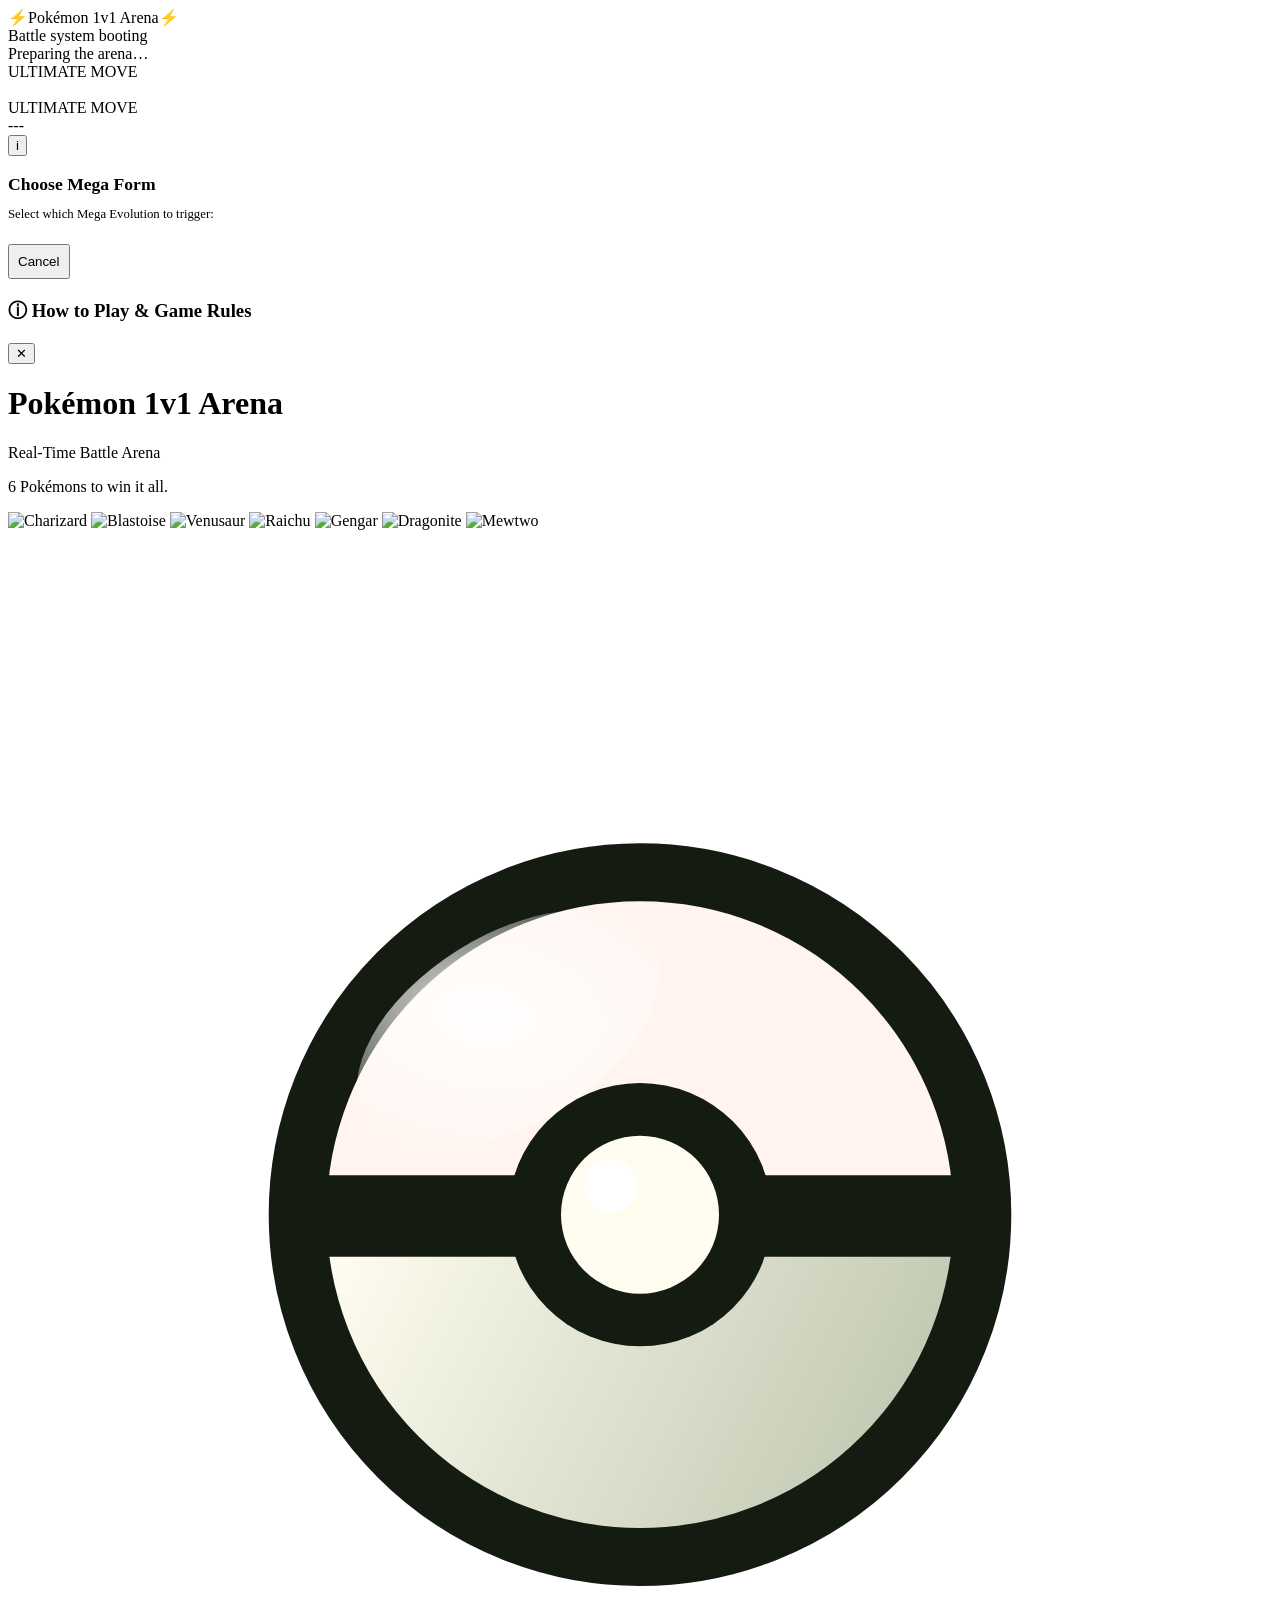
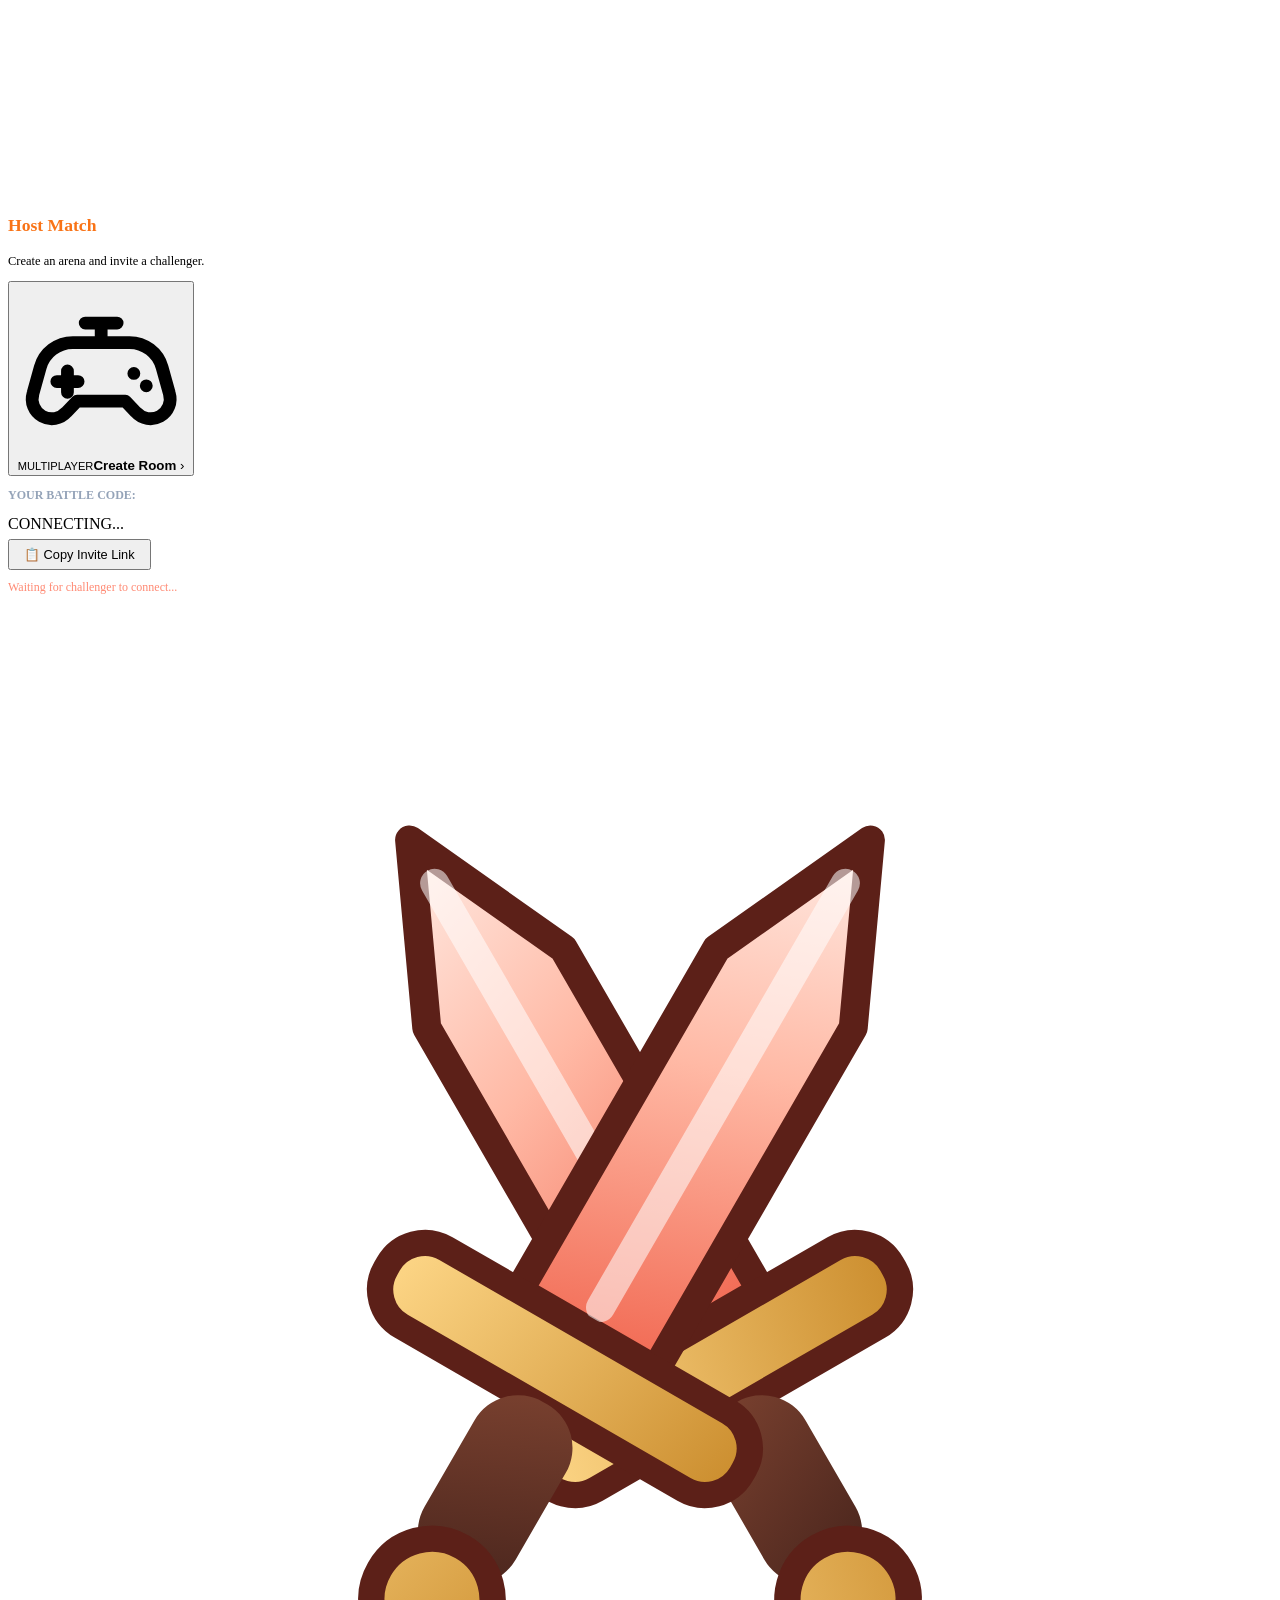
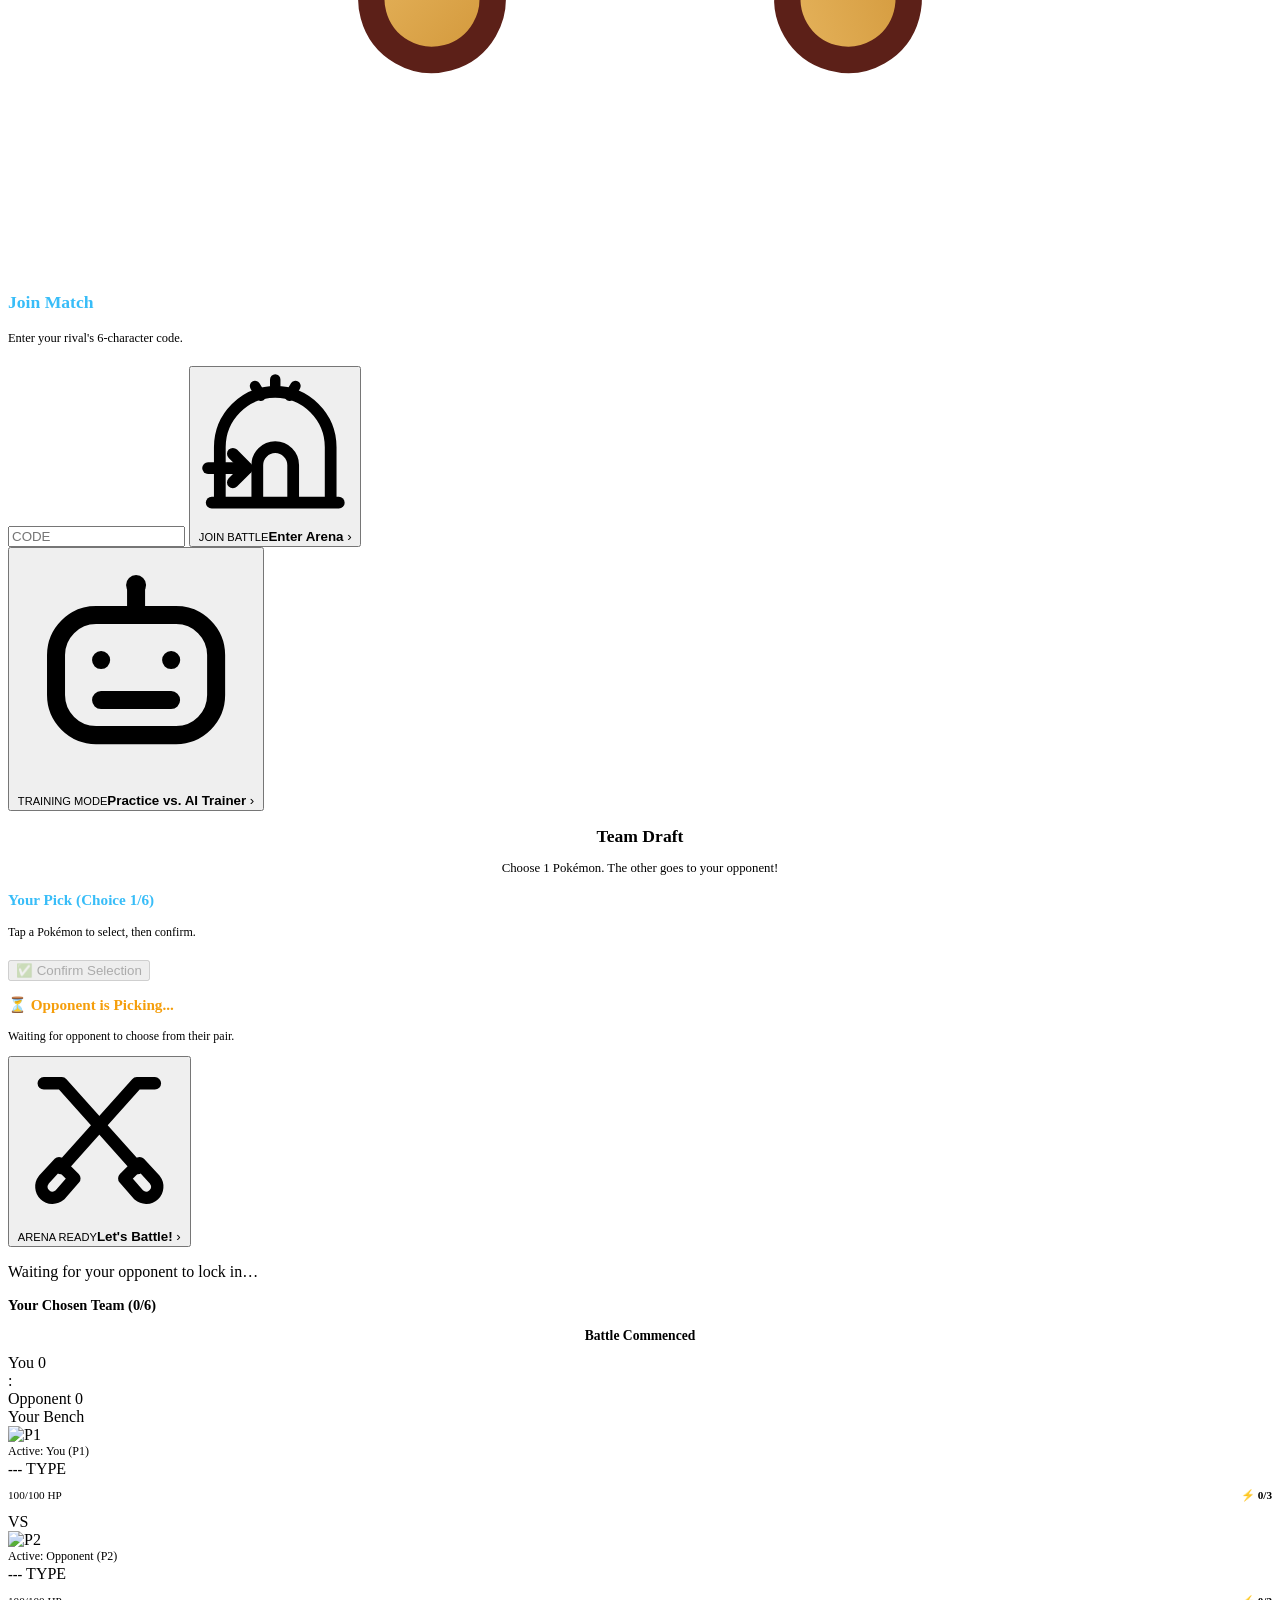
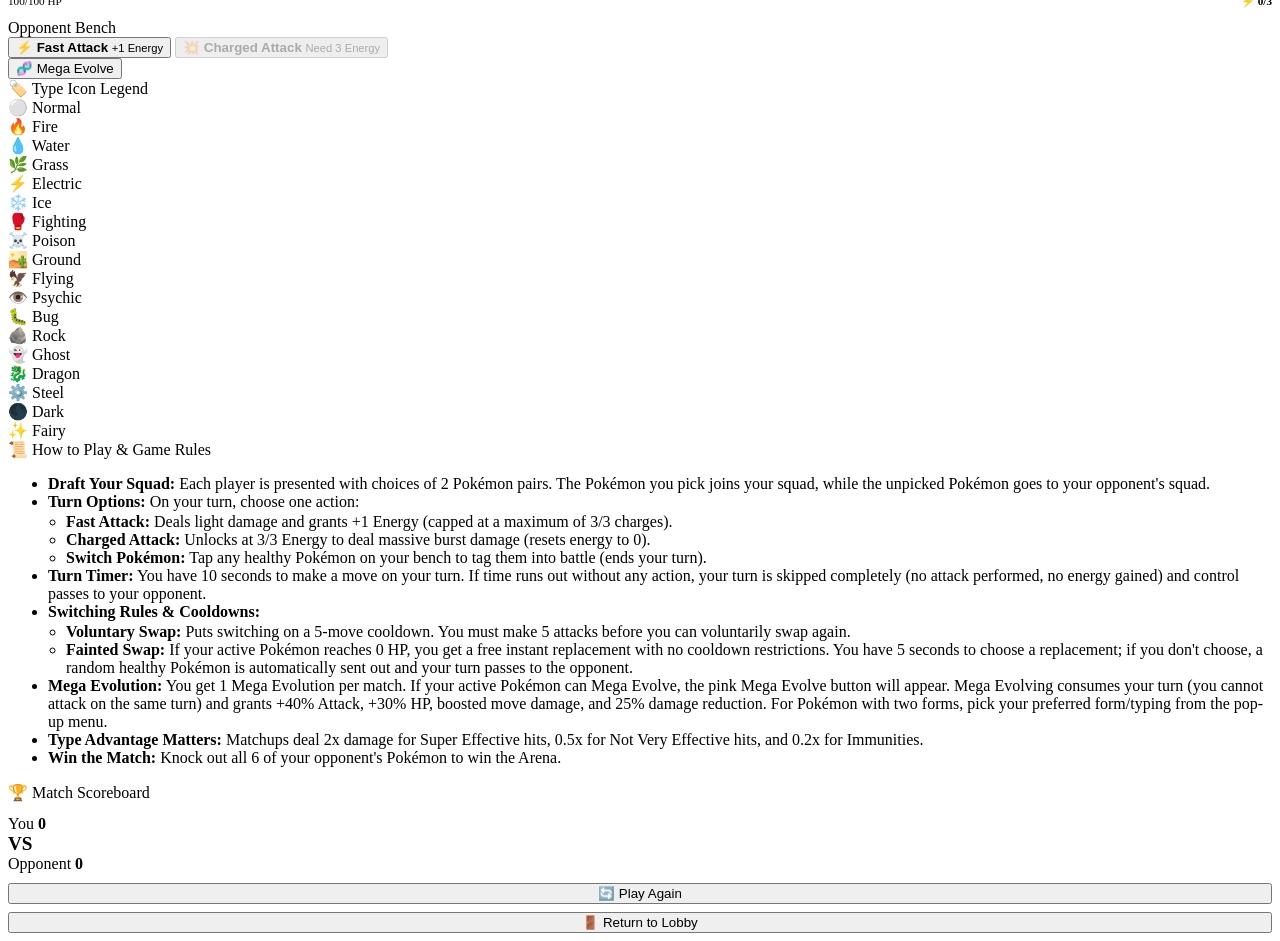
==== docs/index.html @ a8ebd636 "Rename index.html to index.html" ====
<!DOCTYPE html>
<html lang="en">
<head>
  <link rel="icon" type="image/ico" href="assets/favicon.ico">
  <link rel="shortcut icon" href="assets/favicon.ico">
  <meta charset="UTF-8" />
  <meta name="viewport" content="width=device-width, initial-scale=1.0, maximum-scale=1.0, user-scalable=no" />
  <title>Pokémon 1v1 Arena</title>
  <link rel="stylesheet" href="style.css" />
  <script src="https://unpkg.com/peerjs@1.5.4/dist/peerjs.min.js"></script>
</head>
<body>

  <!-- GAME BOOT / LOADING SCREEN -->
  <div id="loading-screen" aria-live="polite" aria-label="Loading Pokémon Arena">
    <div class="loading-card">
      <div class="loading-brand"><span>⚡</span><span>Pokémon 1v1 Arena</span><span>⚡</span></div>
      <div class="loading-kicker">Battle system booting</div>
      <div class="pokeball-loader" aria-hidden="true"></div>
      <div class="loading-track"><div id="loading-progress"></div></div>
      <div id="loading-label">Preparing the arena…</div>
    </div>
  </div>

  <!-- Battle cinematic overlay: used for Mega Evolution and Charged/Ultimate moves -->
  <div id="battle-cinematic" class="battle-cinematic hidden" aria-live="assertive" aria-hidden="true">
    <div class="cinematic-scanlines"></div>
    <div class="cinematic-stage">
      <div id="cinematic-kicker" class="cinematic-kicker">ULTIMATE MOVE</div>
      <div class="cinematic-pokemon-wrap">
        <img id="cinematic-pokemon" class="cinematic-pokemon" src="" alt="" />
      </div>
      <div class="cinematic-message" role="status">
        <div id="cinematic-message-label" class="cinematic-message-label">ULTIMATE MOVE</div>
        <div id="cinematic-message-name" class="cinematic-message-name">---</div>
        <div id="cinematic-message-sub" class="cinematic-message-sub"></div>
      </div>
    </div>
  </div>

  <div id="flash-overlay"></div>

  <button id="game-info-btn" class="game-info-button hidden" type="button" onclick="openInfoModal()" aria-label="How to play and game rules" title="How to Play & Game Rules">i</button>

  <!-- Mega Form Modal -->
  <div id="mega-modal" class="modal-backdrop hidden">
    <div class="modal-box">
      <h3 style="font-size:1.1rem; margin-bottom:4px;">Choose Mega Form</h3>
      <p style="font-size:0.8rem; color:var(--text-muted); margin-bottom:12px;">Select which Mega Evolution to trigger:</p>
      <div id="mega-choices" style="display:flex; flex-direction:column; gap:8px;"></div>
      <button class="btn btn-secondary" style="margin-top:10px; padding:8px;" onclick="closeMegaModal()">Cancel</button>
    </div>
  </div>

  <!-- HOW TO PLAY / RULES MODAL (used once a game starts) -->
  <div id="rules-modal" class="modal-backdrop hidden" onclick="closeInfoModal()">
    <div class="modal-box rules-modal-box" onclick="event.stopPropagation()">
      <div class="rules-modal-header">
        <h3>ⓘ How to Play & Game Rules</h3>
        <button class="modal-close-btn" type="button" onclick="closeInfoModal()" aria-label="Close game rules">✕</button>
      </div>
      <div id="rules-modal-slot"></div>
    </div>
  </div>

  <!-- HERO BRANDING -->
  <div class="hero-banner">
    <div class="hero-title-wrap">
      <h1 class="hero-title">Pokémon 1v1 Arena</h1>
    </div>
    <p class="hero-subtitle">Real-Time Battle Arena</p>
    <p class="hero-subtitle">6 Pokémons to win it all.</p>
  </div>

  <!-- LOBBY SCREEN -->
  <div id="screen-lobby" class="panel">
    
    <!-- Mascot Showcase -->
    <div class="mascot-strip">
      <img src="https://raw.githubusercontent.com/PokeAPI/sprites/master/sprites/pokemon/6.png" class="pixel-art" alt="Charizard" />
      <img src="https://raw.githubusercontent.com/PokeAPI/sprites/master/sprites/pokemon/9.png" class="pixel-art" alt="Blastoise" />
      <img src="https://raw.githubusercontent.com/PokeAPI/sprites/master/sprites/pokemon/3.png" class="pixel-art" alt="Venusaur" />
      <img src="https://raw.githubusercontent.com/PokeAPI/sprites/master/sprites/pokemon/26.png" class="pixel-art" alt="Raichu" />
      <img src="https://raw.githubusercontent.com/PokeAPI/sprites/master/sprites/pokemon/94.png" class="pixel-art" alt="Gengar" />
      <img src="https://raw.githubusercontent.com/PokeAPI/sprites/master/sprites/pokemon/149.png" class="pixel-art" alt="Dragonite" />
      <img src="https://raw.githubusercontent.com/PokeAPI/sprites/master/sprites/pokemon/150.png" class="pixel-art" alt="Mewtwo" />
    </div>

    <div class="lobby-grid">
      <!-- Host Card -->
      <div class="lobby-block host-theme">
        <div class="lobby-block-header">
          <div class="lobby-icon-badge" role="img" aria-label="Host a match">
            <svg class="badge-glyph" viewBox="0 0 48 48" fill="none" aria-hidden="true" focusable="false">
              <defs>
                <linearGradient id="hostBallTop" x1="12" y1="13" x2="36" y2="27" gradientUnits="userSpaceOnUse">
                  <stop offset="0" stop-color="#fff4ef"/>
                  <stop offset=".55" stop-color="#fff4ef"/>
                  <stop offset="1" stop-color="#fff4ef"/>
                </linearGradient>
                <linearGradient id="hostBallBtm" x1="12" y1="28" x2="36" y2="40" gradientUnits="userSpaceOnUse">
                  <stop offset="0" stop-color="#fffdf0"/>
                  <stop offset="1" stop-color="#b6bfa6"/>
                </linearGradient>
                <radialGradient id="hostGloss" cx="0" cy="0" r="1"
                  gradientTransform="translate(18.5 18) rotate(38) scale(10.5 6.6)"
                  gradientUnits="userSpaceOnUse">
                  <stop offset="0" stop-color="#ffffff" stop-opacity=".9"/>
                  <stop offset="1" stop-color="#ffffff" stop-opacity="0"/>
                </radialGradient>
              </defs>
            
              <!-- broadcast arcs: "hosting" signal -->
              <path d="M7.1 19.8A18 18 0 0 1 17.8 9.1" stroke="var(--badge-accent)" stroke-opacity=".85" stroke-width="2.6" stroke-linecap="round"/>
              <path d="M40.9 19.8A18 18 0 0 0 30.2 9.1" stroke="var(--badge-accent)" stroke-opacity=".45" stroke-width="2.6" stroke-linecap="round"/>

              <!-- ball body -->
              <path d="M11 26a13 13 0 0 1 26 0Z" fill="url(#hostBallTop)"/>
              <path d="M11 26a13 13 0 0 0 26 0Z" fill="url(#hostBallBtm)"/>
              <path d="M11.3 24.5h25.4v3.1H11.3z" fill="#141c12"/>
              <circle cx="24" cy="26" r="13" stroke="#141c12" stroke-width="2.2"/>
              <ellipse cx="19" cy="19" rx="6.4" ry="3.6" transform="rotate(-32 19 19)" fill="url(#hostGloss)"/>

              <!-- centre button -->
              <circle cx="24" cy="26" r="5" fill="#141c12"/>
              <circle cx="24" cy="26" r="3" fill="#fffdf0"/>
              <circle cx="22.9" cy="24.9" r="1" fill="#ffffff"/>
            </svg>
          </div>
          <h3 style="color:#f97316; font-size:1.1rem; font-weight:800;">Host Match</h3>
          <p style="color:var(--text-muted); font-size:0.78rem; margin-top:2px;">Create an arena and invite a challenger.</p>
        </div>
        <div>
          <button id="btn-create-room" class="btn btn-host-action btn-lobby-action" onclick="hostRoom()" aria-label="Create room">
            <span class="btn-icon" aria-hidden="true">
              <svg viewBox="0 0 24 24" fill="none"><path d="M8 8.25h8a4.75 4.75 0 0 1 4.58 3.48l1.02 3.67a2.77 2.77 0 0 1-4.72 2.65l-1.47-1.55H8.6l-1.48 1.55A2.77 2.77 0 0 1 2.4 15.4l1.02-3.67A4.75 4.75 0 0 1 8 8.25Z" stroke="currentColor" stroke-width="1.8" stroke-linejoin="round"/><path d="M7.25 12.25v3M5.75 13.75h3M16.6 12.6h.01M18.35 14.35h.01" stroke="currentColor" stroke-width="1.8" stroke-linecap="round"/><path d="M12 8.25V5.5M9.75 5.5h4.5" stroke="currentColor" stroke-width="1.8" stroke-linecap="round"/></svg>
            </span>
            <span class="btn-copy"><small>MULTIPLAYER</small><strong>Create Room</strong></span>
            <span class="btn-arrow" aria-hidden="true">›</span>
          </button>
          <div id="host-info" class="hidden" style="margin-top:10px;">
            <p style="font-size:0.75rem; color:#94a3b8; font-weight:700;">YOUR BATTLE CODE:</p>
            <span id="my-peer-id" class="code-tag">CONNECTING...</span>
            <br />
            <button id="btn-copy-link" class="btn btn-secondary" style="margin: 6px auto; width: auto; font-size:0.8rem; padding:6px 14px;" onclick="copyInviteLink()">📋 Copy Invite Link</button>
            <p style="font-size:0.75rem; color:#ff8a74; margin-top:4px;">Waiting for challenger to connect...</p>
          </div>
        </div>
      </div>

      <!-- Join Card -->
      <div class="lobby-block join-theme">
        <div class="lobby-block-header">
          <div class="lobby-icon-badge" role="img" aria-label="Join a match">
            <svg class="badge-glyph" viewBox="0 0 48 48" fill="none" aria-hidden="true" focusable="false">
              <defs>
                 <linearGradient id="joinBlade" x1="20" y1="6" x2="28" y2="30" gradientUnits="userSpaceOnUse">
                  <stop offset="0" stop-color="#fff4ef"/>
                  <stop offset=".45" stop-color="#ffb9a5"/>
                  <stop offset="1" stop-color="#ef5a43"/>
                </linearGradient>
                <linearGradient id="joinGuard" x1="16" y1="28" x2="32" y2="32" gradientUnits="userSpaceOnUse">
                  <stop offset="0" stop-color="#ffd98a"/>
                  <stop offset="1" stop-color="#c98a2a"/>
                </linearGradient>
                <linearGradient id="joinGrip" x1="22" y1="31" x2="26" y2="40" gradientUnits="userSpaceOnUse">
                  <stop offset="0" stop-color="#7c4230"/>
                  <stop offset="1" stop-color="#42211a"/>
                </linearGradient>
              </defs>

              <g transform="rotate(-30 24 24)">
                <path d="M24 6.5 27 13v15h-6V13z" fill="url(#joinBlade)" stroke="#5c2018" stroke-width="1.1" stroke-linejoin="round"/>
                <path d="M24 8.4V27" stroke="#ffffff" stroke-opacity=".55" stroke-width="1.1" stroke-linecap="round"/>
                <rect x="16.2" y="28" width="15.6" height="3.4" rx="1.6" fill="url(#joinGuard)" stroke="#5c2018" stroke-width="1"/>
                <rect x="22" y="31.2" width="4" height="7.6" rx="1.9" fill="url(#joinGrip)"/>
                <circle cx="24" cy="39.8" r="2.3" fill="url(#joinGuard)" stroke="#5c2018" stroke-width="1"/>
              </g>

              <g transform="rotate(30 24 24)">
                <path d="M24 6.5 27 13v15h-6V13z" fill="url(#joinBlade)" stroke="#5c2018" stroke-width="1.1" stroke-linejoin="round"/>
                <path d="M24 8.4V27" stroke="#ffffff" stroke-opacity=".55" stroke-width="1.1" stroke-linecap="round"/>
                <rect x="16.2" y="28" width="15.6" height="3.4" rx="1.6" fill="url(#joinGuard)" stroke="#5c2018" stroke-width="1"/>
                <rect x="22" y="31.2" width="4" height="7.6" rx="1.9" fill="url(#joinGrip)"/>
                <circle cx="24" cy="39.8" r="2.3" fill="url(#joinGuard)" stroke="#5c2018" stroke-width="1"/>
              </g>

              <!-- clash spark -->
              <path d="M24 14.6l2 4.6 4.6 2-4.6 2-2 4.6-2-4.6-4.6-2 4.6-2z" fill="var(--badge-accent)" fill-opacity=".95"/>
            </svg>
          </div>
          <h3 style="color:#38bdf8; font-size:1.1rem; font-weight:800;">Join Match</h3>
          <p style="color:var(--text-muted); font-size:0.78rem; margin-top:2px;">Enter your rival's 6-character code.</p>
        </div>
        <div>
          <input type="text" id="join-id-input" maxlength="6" placeholder="CODE" />
          <button id="btn-join-room" class="btn btn-join-action btn-lobby-action" style="margin-top:8px;" onclick="joinRoom()" aria-label="Enter arena">
            <span class="btn-icon" aria-hidden="true">
              <svg viewBox="0 0 24 24" fill="none"><path d="M3.5 20.5V12a8.5 8.5 0 0 1 17 0v8.5" stroke="currentColor" stroke-width="1.8" stroke-linejoin="round"/><path d="M2.25 20.5h19.5" stroke="currentColor" stroke-width="1.8" stroke-linecap="round"/><path d="M9.25 20.5v-5.75a2.75 2.75 0 0 1 5.5 0v5.75" stroke="currentColor" stroke-width="1.8" stroke-linejoin="round"/><path d="M12 1.6v1.7M8.9 2.6l.9 1.5M15.1 2.6l-.9 1.5" stroke="currentColor" stroke-width="1.6" stroke-linecap="round"/><path d="M1.7 15.2h5.9" stroke="currentColor" stroke-width="1.8" stroke-linecap="round"/><path d="m5.5 13 2.2 2.2-2.2 2.2" stroke="currentColor" stroke-width="1.8" stroke-linecap="round" stroke-linejoin="round"/></svg>
            </span>
            <span class="btn-copy"><small>JOIN BATTLE</small><strong>Enter Arena</strong></span>
            <span class="btn-arrow" aria-hidden="true">›</span>
          </button>
        </div>
      </div>
    </div>

    <button id="btn-singleplayer" class="btn btn-ai-arena btn-lobby-action" onclick="startSinglePlayer()" aria-label="Practice versus AI trainer">
      <span class="btn-icon" aria-hidden="true">
        <svg viewBox="0 0 24 24" fill="none"><rect x="4" y="6.5" width="16" height="12" rx="4" stroke="currentColor" stroke-width="1.8"/><path d="M12 3.5v3M8.5 11h.01M15.5 11h.01M8.5 15h7" stroke="currentColor" stroke-width="1.8" stroke-linecap="round"/><circle cx="12" cy="3.5" r="1" fill="currentColor"/></svg>
      </span>
      <span class="btn-copy"><small>TRAINING MODE</small><strong>Practice vs. AI Trainer</strong></span>
      <span class="btn-arrow" aria-hidden="true">›</span>
    </button>
  </div>

  <!-- DRAFT SCREEN (PAIR-BASED SELECTION) -->
  <div id="screen-draft" class="panel hidden">
    <h2 id="draft-status-title" style="text-align:center; font-size:1.1rem;">Team Draft</h2>
    <p id="draft-status-desc" style="text-align:center; color:var(--text-muted); font-size:0.8rem; margin-bottom:6px;">Choose 1 Pokémon. The other goes to your opponent!</p>

    <div id="draft-choice-section" class="draft-choice-box">
      <h3 id="draft-choice-title" style="font-size:0.95rem; color:#38bdf8;">Your Pick (Choice 1/6)</h3>
      <p id="draft-choice-sub" style="font-size:0.75rem; color:var(--text-muted); margin-top:2px;">Tap a Pokémon to select, then confirm.</p>
      
      <div id="draft-pair-container" class="draft-pair-container"></div>
      
      <button id="btn-confirm-draft" class="btn btn-ready" style="margin-top:8px;" onclick="confirmDraftPick()" disabled>✅ Confirm Selection</button>
    </div>

    <div id="draft-waiting-section" class="draft-choice-box hidden">
      <h3 style="font-size:0.95rem; color:#f59e0b;">⏳ Opponent is Picking...</h3>
      <p style="font-size:0.75rem; color:var(--text-muted); margin-top:4px;">Waiting for opponent to choose from their pair.</p>
    </div>

    <div id="draft-final-section" class="draft-choice-box draft-final-box hidden">
      <div id="final-team-grid" class="final-team-grid"></div>
      <button id="btn-lets-battle" class="btn btn-lobby-action btn-battle-start" onclick="confirmBattleStart()" aria-label="Start the battle">
        <span class="btn-icon" aria-hidden="true">
          <svg viewBox="0 0 24 24" fill="none"><path d="M4 3.5h2.6l10.9 12.2" stroke="currentColor" stroke-width="1.8" stroke-linecap="round" stroke-linejoin="round"/><path d="M15.6 17.2l2.2-2.2 2.2 2.4a1.6 1.6 0 0 1-2.3 2.2l-2.1-2.4Z" stroke="currentColor" stroke-width="1.8" stroke-linejoin="round"/><path d="M20 3.5h-2.6L6.5 15.7" stroke="currentColor" stroke-width="1.8" stroke-linecap="round" stroke-linejoin="round"/><path d="M8.4 17.2l-2.2-2.2-2.2 2.4a1.6 1.6 0 0 0 2.3 2.2l2.1-2.4Z" stroke="currentColor" stroke-width="1.8" stroke-linejoin="round"/></svg>
        </span>
        <span class="btn-copy"><small>ARENA READY</small><strong>Let's Battle!</strong></span>
        <span class="btn-arrow" aria-hidden="true">›</span>
      </button>
      <p id="battle-ready-status" class="battle-ready-status hidden">Waiting for your opponent to lock in…</p>
    </div>

    <div id="draft-progress-block">
      <h3 style="margin-top:10px; font-size:0.9rem;">Your Chosen Team (<span id="draft-team-count">0</span>/6)</h3>
      <div id="my-draft-roster" class="roster-grid"></div>
    </div>
  </div>

  <!-- BATTLE SCREEN -->
  <div id="screen-battle" class="panel hidden">
    <div id="popup-layer" class="popup-container"></div>
    <p id="turn-indicator" style="text-align:center; font-size:0.85rem; color:var(--text-muted); margin-bottom:10px; font-weight:600;">Battle Commenced</p>

    <!-- Live Scoreboard Bar -->
    <div id="battle-scoreboard">
      <div class="sb-item my-score">
        <span class="sb-label">You</span>
        <span id="score-p1" class="sb-val">0</span>
      </div>
      <div class="sb-divider">:</div>
      <div class="sb-item opp-score">
        <span id="score-opp-label" class="sb-label">Opponent</span>
        <span id="score-p2" class="sb-val">0</span>
      </div>
    </div>

    <div class="wireframe-arena" id="arena-box">
      
      <!-- P1 Bench -->
      <div class="bench-container" id="my-bench-container">
        <div class="bench-title" id="p1-bench-label">Your Bench</div>
        <div class="bench-grid" id="p1-bench-slots"></div>
      </div>

      <!-- Active P1 Card -->
      <div class="active-fighter-card me" id="me-card">
        <div class="fighter-inner-box">
          <img id="my-active-sprite" class="pixel-art" src="" alt="P1" />
          <div class="fighter-meta">
            <div style="font-size:0.75rem; color:var(--text-muted); margin-bottom:1px;" id="p1-title-label">Active: You (P1)</div>
            <strong id="my-active-name" style="font-size:0.9rem;">---</strong>
            <span id="my-active-type" class="type-badge">TYPE</span>
          </div>
        </div>
        <div class="stat-block">
          <div class="hp-bar-bg"><div id="my-hp-fill" class="hp-bar-fill"></div></div>
          <p style="font-size:0.7rem; display:flex; justify-content:space-between;">
            <span id="my-hp-text">100/100 HP</span>
            <span id="my-energy-text" style="color:var(--energy-blue); font-weight:600;">⚡ 0/3</span>
          </p>
          <div class="energy-bar-bg"><div id="my-energy-fill" class="energy-bar-fill"></div></div>
        </div>
      </div>

      <!-- Center VS Divider -->
      <div class="vs-divider">VS</div>

      <!-- Active P2 Card -->
      <div class="active-fighter-card opp" id="opp-card">
        <div class="fighter-inner-box">
          <img id="opp-active-sprite" class="pixel-art" src="" alt="P2" />
          <div class="fighter-meta">
            <div style="font-size:0.75rem; color:var(--text-muted); margin-bottom:1px;" id="p2-title-label">Active: Opponent (P2)</div>
            <strong id="opp-active-name" style="font-size:0.9rem;">---</strong>
            <span id="opp-active-type" class="type-badge">TYPE</span>
          </div>
        </div>
        <div class="stat-block">
          <div class="hp-bar-bg"><div id="opp-hp-fill" class="hp-bar-fill"></div></div>
          <p style="font-size:0.7rem; display:flex; justify-content:space-between;">
            <span id="opp-hp-text">100/100 HP</span>
            <span id="opp-energy-text" style="color:var(--energy-blue); font-weight:600;">⚡ 0/3</span>
          </p>
          <div class="energy-bar-bg"><div id="opp-energy-fill" class="energy-bar-fill"></div></div>
        </div>
      </div>

      <!-- P2 Bench -->
      <div class="bench-container" id="opp-bench-container">
        <div class="bench-title" id="p2-bench-label">Opponent Bench</div>
        <div class="bench-grid" id="opp-bench-slots"></div>
      </div>

    </div>

    <!-- ATTACKS & ACTION CONTROLS -->
    <div class="battle-actions-panel" id="controls-section">
      <div class="attacks-row">
        <button id="btn-fast-atk" class="attack-btn" onclick="executeMoveLocally('fast')">
          <strong>⚡ Fast Attack</strong>
          <span id="lbl-fast-info" style="font-size:0.7rem; color:var(--text-muted); margin-top:2px;">+1 Energy</span>
        </button>
        <button id="btn-charged-atk" class="attack-btn charged" onclick="executeMoveLocally('charged')" disabled>
          <strong>💥 Charged Attack</strong>
          <span id="lbl-charged-info" style="font-size:0.7rem; color:var(--text-muted); margin-top:2px;">Need 3 Energy</span>
        </button>
      </div>
      <div class="mega-btn-container">
        <button id="btn-mega" class="btn btn-mega hidden" onclick="handleMegaButtonClick()">🧬 Mega Evolve</button>
      </div>
    </div>
  </div>

  <!-- TYPE SYMBOLS LEGEND (MOBILE ONLY) -->
  <div class="type-legend-panel">
    <div class="type-legend-title">🏷️ Type Icon Legend</div>
    <div class="type-legend-grid">
      <div class="type-legend-item" style="border-left-color: #9ca3af;"><span class="symbol">⚪</span> Normal</div>
      <div class="type-legend-item" style="border-left-color: #f97316;"><span class="symbol">🔥</span> Fire</div>
      <div class="type-legend-item" style="border-left-color: #0ea5e9;"><span class="symbol">💧</span> Water</div>
      <div class="type-legend-item" style="border-left-color: #22c55e;"><span class="symbol">🌿</span> Grass</div>
      <div class="type-legend-item" style="border-left-color: #eab308;"><span class="symbol">⚡</span> Electric</div>
      <div class="type-legend-item" style="border-left-color: #38bdf8;"><span class="symbol">❄️</span> Ice</div>
      <div class="type-legend-item" style="border-left-color: #b91c1c;"><span class="symbol">🥊</span> Fighting</div>
      <div class="type-legend-item" style="border-left-color: #a855f7;"><span class="symbol">☠️</span> Poison</div>
      <div class="type-legend-item" style="border-left-color: #ca8a04;"><span class="symbol">🏜️</span> Ground</div>
      <div class="type-legend-item" style="border-left-color: #818cf8;"><span class="symbol">🦅</span> Flying</div>
      <div class="type-legend-item" style="border-left-color: #ec4899;"><span class="symbol">👁️</span> Psychic</div>
      <div class="type-legend-item" style="border-left-color: #84cc16;"><span class="symbol">🐛</span> Bug</div>
      <div class="type-legend-item" style="border-left-color: #78716c;"><span class="symbol">🪨</span> Rock</div>
      <div class="type-legend-item" style="border-left-color: #6366f1;"><span class="symbol">👻</span> Ghost</div>
      <div class="type-legend-item" style="border-left-color: #7c3aed;"><span class="symbol">🐉</span> Dragon</div>
      <div class="type-legend-item" style="border-left-color: #64748b;"><span class="symbol">⚙️</span> Steel</div>
      <div class="type-legend-item" style="border-left-color: #334155;"><span class="symbol">🌑</span> Dark</div>
      <div class="type-legend-item" style="border-left-color: #f472b6;"><span class="symbol">✨</span> Fairy</div>
    </div>
  </div>

  <!-- HOW TO PLAY / RULES: visible in lobby, moved into info modal in-game -->
  <div id="rules-home-slot">
  <div id="game-rules-panel" class="rules-panel">
    <div class="rules-title">📜 How to Play & Game Rules</div>
    <ul class="rules-list">
      <li><strong>Draft Your Squad:</strong> Each player is presented with choices of 2 Pokémon pairs. The Pokémon you pick joins your squad, while the unpicked Pokémon goes to your opponent's squad.</li>
      <li><strong>Turn Options:</strong> On your turn, choose one action:
        <ul style="list-style-type: circle; padding-left: 18px; margin-top: 2px;">
          <li><strong>Fast Attack:</strong> Deals light damage and grants +1 Energy (capped at a maximum of 3/3 charges).</li>
          <li><strong>Charged Attack:</strong> Unlocks at 3/3 Energy to deal massive burst damage (resets energy to 0).</li>
          <li><strong>Switch Pokémon:</strong> Tap any healthy Pokémon on your bench to tag them into battle (ends your turn).</li>
        </ul>
      </li>
      <li><strong>Turn Timer:</strong> You have 10 seconds to make a move on your turn. If time runs out without any action, your turn is skipped completely (no attack performed, no energy gained) and control passes to your opponent.</li>
      <li><strong>Switching Rules & Cooldowns:</strong>
        <ul style="list-style-type: circle; padding-left: 18px; margin-top: 2px;">
          <li><strong>Voluntary Swap:</strong> Puts switching on a 5-move cooldown. You must make 5 attacks before you can voluntarily swap again.</li>
          <li><strong>Fainted Swap:</strong> If your active Pokémon reaches 0 HP, you get a free instant replacement with no cooldown restrictions. You have 5 seconds to choose a replacement; if you don't choose, a random healthy Pokémon is automatically sent out and your turn passes to the opponent.</li>
        </ul>
      </li>
      <li><strong>Mega Evolution:</strong> You get 1 Mega Evolution per match. If your active Pokémon can Mega Evolve, the pink Mega Evolve button will appear. Mega Evolving consumes your turn (you cannot attack on the same turn) and grants +40% Attack, +30% HP, boosted move damage, and 25% damage reduction. For Pokémon with two forms, pick your preferred form/typing from the pop-up menu.</li>
      <li><strong>Type Advantage Matters:</strong> Matchups deal 2x damage for Super Effective hits, 0.5x for Not Very Effective hits, and 0.2x for Immunities.</li>
      <li><strong>Win the Match:</strong> Knock out all 6 of your opponent's Pokémon to win the Arena.</li>
    </ul>
  </div>
  </div>

  <!-- Centered Flashing End-Game Scoreboard Modal Overlay -->
  <div id="final-scoreboard-overlay">
    <div class="scoreboard-modal-card">
      <div class="scoreboard-modal-title">🏆 Match Scoreboard</div>
      <p id="sb-winner-subtitle" style="font-size:0.85rem; color:#cbd5e1; margin-bottom:8px; font-weight:600;"></p>
      <div class="scoreboard-tally-grid">
        <div class="sb-tally-col">
          <span id="sb-col-p1-label">You</span>
          <strong id="sb-final-p1">0</strong>
        </div>
        <div style="font-size:1.2rem; color:var(--text-muted); font-weight:900;">VS</div>
        <div class="sb-tally-col">
          <span id="sb-col-p2-label">Opponent</span>
          <strong id="sb-final-p2">0</strong>
        </div>
      </div>
      <div style="display:flex; flex-direction:column; gap:8px; margin-top:10px;">
        <button class="btn btn-ready" onclick="triggerRematch()">🔄 Play Again</button>
        <button class="btn btn-secondary" onclick="returnToLobby()">🚪 Return to Lobby</button>
      </div>
    </div>
  </div>

  <script src="script.js"></script>
</body>
</html>
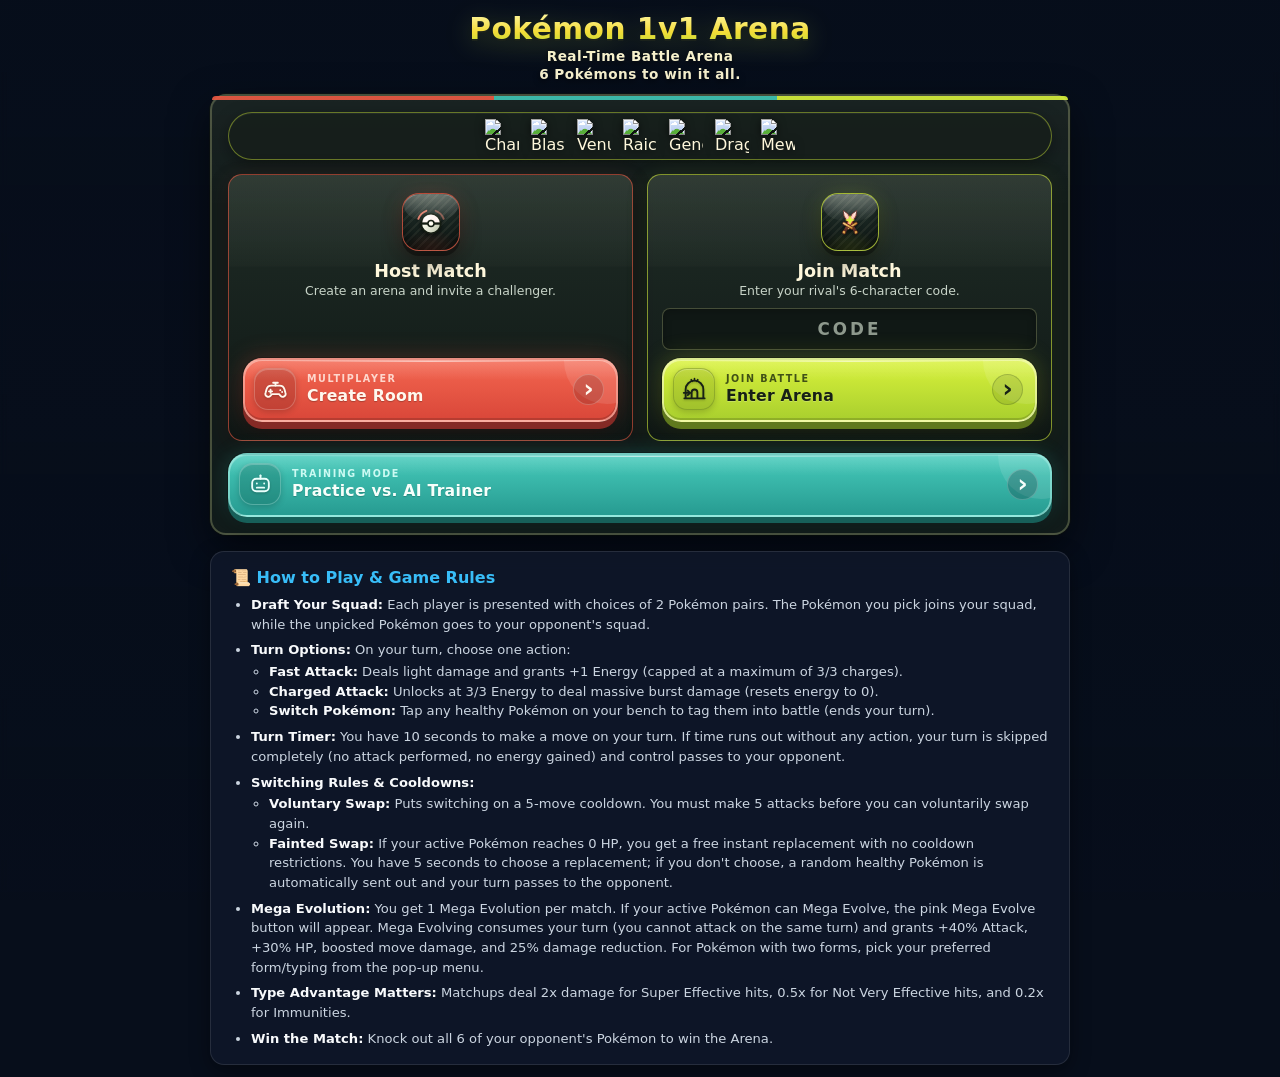
==== commit 5ee5f950: "Update index.html" ====
--- a/docs/index.html
+++ b/docs/index.html
@@ -2,7 +2,7 @@
 <html lang="en">
 <head>
   <link rel="icon" type="image/ico" href="assets/favicon.ico">
-  <link rel="shortcut icon" href="assets/favicon.ico">
+  <link rel="shortcut icon" href="../assets/favicon.ico">
   <meta charset="UTF-8" />
   <meta name="viewport" content="width=device-width, initial-scale=1.0, maximum-scale=1.0, user-scalable=no" />
   <title>Pokémon 1v1 Arena</title>
--- a/docs/style.css
+++ b/docs/style.css
@@ -0,0 +1,1885 @@
+:root {
+  --poster-image: url("https://raw.githubusercontent.com/NilayanChatterjee/poke-battle/main/assets/Pokebattle-1.jpg");
+  --bg-dark: #070e1b;
+  --card-bg: rgba(15, 23, 42, 0.88);
+  --card-inner: #0b1424;
+  --accent: #2563eb;
+  --text: #f8fafc;
+  --text-muted: #94a3b8;
+  --p1: #38bdf8;
+  --p2: #f43f5e;
+  --hp-green: #22c55e;
+  --hp-yellow: #eab308;
+  --hp-red: #ef4444;
+  --energy-blue: #06b6d4;
+  
+  /* Vibrant Starter Palette Inspired by Poster */
+  --poke-yellow: #facc15;
+  --poke-electric: #fbbf24;
+  --poke-fire: #f97316;
+  --poke-water: #0ea5e9;
+  --poke-grass: #10b981;
+}
+
+* { box-sizing: border-box; margin: 0; padding: 0; font-family: system-ui, -apple-system, sans-serif; -webkit-tap-highlight-color: transparent; }
+
+body {
+  color: var(--text);
+  min-height: 100vh;
+  display: flex;
+  flex-direction: column;
+  align-items: center;
+  padding: 12px;
+  overflow-x: hidden;
+  position: relative;
+  background-color: var(--bg-dark);
+}
+
+/* Fixed Thematic Wallpaper Backdrop with Soft Glassmorphic Overlay */
+body::before {
+  content: '';
+  position: fixed;
+  top: 0; left: 0; width: 100vw; height: 100vh;
+  background: var(--poster-image) no-repeat center 28% fixed;
+  background-size: cover;
+  filter: saturate(1.15) brightness(0.65);
+  z-index: -2;
+}
+body::after {
+  content: '';
+  position: fixed;
+  top: 0; left: 0; width: 100vw; height: 100vh;
+  background: linear-gradient(180deg, rgba(7, 14, 27, 0.6) 0%, rgba(7, 14, 27, 0.82) 100%);
+  backdrop-filter: blur(4px);
+  -webkit-backdrop-filter: blur(4px);
+  z-index: -1;
+}
+
+.panel {
+  background: var(--card-bg);
+  backdrop-filter: blur(16px);
+  -webkit-backdrop-filter: blur(16px);
+  border-radius: 16px;
+  padding: 16px;
+  width: 100%;
+  max-width: 860px;
+  box-shadow: 0 12px 36px rgba(0, 0, 0, 0.6), 0 0 0 1px rgba(255, 255, 255, 0.1);
+  position: relative;
+}
+.hidden { display: none !important; }
+
+.pixel-art {
+  image-rendering: pixelated;
+  image-rendering: -moz-crisp-edges;
+  image-rendering: crisp-edges;
+}
+
+.btn {
+  background: linear-gradient(135deg, #0284c7, #2563eb);
+  color: white;
+  border: none;
+  padding: 12px 16px;
+  border-radius: 10px;
+  font-weight: 800;
+  cursor: pointer;
+  transition: all 0.2s;
+  font-size: 0.95rem;
+  width: 100%;
+  display: flex;
+  align-items: center;
+  justify-content: center;
+  gap: 6px;
+  box-shadow: 0 4px 14px rgba(2, 132, 199, 0.4);
+}
+.btn:active:not(:disabled) { transform: scale(0.98); }
+.btn:disabled { opacity: 0.4; cursor: not-allowed; }
+.btn-secondary { background: #334155; box-shadow: 0 4px 10px rgba(0,0,0,0.3); }
+.btn-secondary:hover:not(:disabled) { background: #475569; }
+.btn-ready { background: linear-gradient(135deg, #10b981, #059669); box-shadow: 0 4px 14px rgba(16, 185, 129, 0.4); }
+.btn-ready:hover:not(:disabled) { background: linear-gradient(135deg, #059669, #047857); }
+.btn-mega { background: linear-gradient(135deg, #ec4899, #8b5cf6); box-shadow: 0 0 14px rgba(236,72,153,0.6); }
+.btn-mega:hover:not(:disabled) { background: linear-gradient(135deg, #db2777, #7c3aed); }
+
+/* ================================================= */
+/* HERO BRANDING & HOMEPAGE UI                       */
+/* ================================================= */
+.hero-banner {
+  display: flex;
+  flex-direction: column;
+  align-items: center;
+  margin-bottom: 12px;
+  text-align: center;
+}
+.hero-title-wrap {
+  display: inline-flex;
+  align-items: center;
+  gap: 8px;
+}
+.hero-title {
+  font-size: 1.85rem;
+  font-weight: 900;
+  letter-spacing: 0.5px;
+  background: linear-gradient(180deg, #fef08a 0%, #facc15 50%, #ea580c 100%);
+  -webkit-background-clip: text;
+  -webkit-text-fill-color: transparent;
+  filter: drop-shadow(0 2px 10px rgba(234, 88, 12, 0.5));
+}
+.hero-subtitle {
+  color: #cbd5e1;
+  font-size: 0.85rem;
+  margin-top: 2px;
+  letter-spacing: 0.5px;
+  font-weight: 600;
+  text-shadow: 0 1px 4px rgba(0,0,0,0.6);
+}
+
+/* Starter Mascot Ribbon */
+.mascot-strip {
+  display: flex;
+  justify-content: center;
+  align-items: center;
+  gap: 12px;
+  padding: 6px 14px;
+  background: rgba(15, 23, 42, 0.75);
+  border: 1px solid rgba(250, 204, 21, 0.3);
+  border-radius: 999px;
+  margin-bottom: 14px;
+  box-shadow: 0 4px 16px rgba(0,0,0,0.4);
+}
+.mascot-strip img {
+  width: 34px;
+  height: 34px;
+  transition: transform 0.2s ease;
+  filter: drop-shadow(0 2px 5px rgba(0,0,0,0.6));
+}
+.mascot-strip img:hover {
+  transform: scale(1.3) translateY(-3px);
+}
+
+.lobby-grid {
+  display: grid;
+  grid-template-columns: 1fr 1fr;
+  gap: 14px;
+  margin-bottom: 12px;
+}
+
+@media (max-width: 620px) {
+  .hero-title { font-size: 1.5rem; }
+  .lobby-grid { grid-template-columns: 1fr; gap: 10px; }
+  .mascot-strip img:nth-child(n+5) { display: none; }
+}
+
+.lobby-block {
+  border: 1.5px solid rgba(255, 255, 255, 0.12);
+  padding: 18px 14px;
+  border-radius: 14px;
+  background: linear-gradient(180deg, rgba(19, 29, 49, 0.85) 0%, rgba(12, 20, 36, 0.95) 100%);
+  text-align: center;
+  position: relative;
+  overflow: hidden;
+  box-shadow: 0 6px 20px rgba(0,0,0,0.4);
+  display: flex;
+  flex-direction: column;
+  justify-content: space-between;
+}
+.lobby-block.host-theme {
+  border-color: rgba(14, 165, 233, 0.5);
+  box-shadow: 0 4px 20px rgba(14, 165, 233, 0.2);
+}
+.lobby-block.join-theme {
+  border-color: rgba(249, 115, 22, 0.5);
+  box-shadow: 0 4px 20px rgba(249, 115, 22, 0.2);
+}
+
+.lobby-block-header {
+  display: flex;
+  flex-direction: column;
+  align-items: center;
+  margin-bottom: 10px;
+}
+.lobby-icon-badge {
+  --badge-accent: #9ae6ff;
+  --badge-deep: rgba(14, 165, 233, .22);
+  --badge-edge: rgba(14, 165, 233, .58);
+  position: relative;
+  isolation: isolate;
+  overflow: hidden;
+  width: 58px;
+  height: 58px;
+  border-radius: 17px;
+  display: grid;
+  place-items: center;
+  margin-bottom: 10px;
+  background:
+    radial-gradient(115% 85% at 50% -10%, rgba(255,255,255,.20), transparent 60%),
+    radial-gradient(90% 80% at 50% 118%, var(--badge-deep), transparent 68%),
+    repeating-linear-gradient(135deg, rgba(255,255,255,.055) 0 2px, rgba(0,0,0,0) 2px 6px),
+    linear-gradient(180deg, #16202e 0%, #070c15 100%);
+  border: 1.5px solid var(--badge-edge);
+  box-shadow:
+    0 5px 0 rgba(0,0,0,.36),
+    0 11px 20px rgba(0,0,0,.42),
+    0 0 22px -4px var(--badge-deep),
+    inset 0 1px 0 rgba(255,255,255,.22),
+    inset 0 -8px 14px rgba(0,0,0,.42);
+  transition: transform .2s ease, box-shadow .2s ease, border-color .2s ease;
+}
+
+.lobby-icon-badge::before {
+  content: "";
+  position: absolute;
+  inset: 1px 1px auto 1px;
+  height: 46%;
+  border-radius: 15px 15px 60% 60% / 15px 15px 22px 22px;
+  background: linear-gradient(180deg, rgba(255,255,255,.24), rgba(255,255,255,.03));
+  pointer-events: none;
+  z-index: 2;
+}
+
+.lobby-icon-badge::after {
+  content: "";
+  position: absolute;
+  top: -60%;
+  left: -120%;
+  width: 55%;
+  height: 220%;
+  transform: rotate(20deg);
+  background: linear-gradient(90deg, transparent, rgba(255,255,255,.34), transparent);
+  animation: badge-sheen 5.2s ease-in-out infinite;
+  pointer-events: none;
+  z-index: 3;
+}
+
+@keyframes badge-sheen {
+  0%, 62% { left: -120%; }
+  86%, 100% { left: 160%; }
+}
+
+.lobby-icon-badge .badge-glyph {
+  width: 36px;
+  height: 36px;
+  display: block;
+  position: relative;
+  z-index: 1;
+  filter: drop-shadow(0 2px 2px rgba(0,0,0,.55));
+  animation: badge-float 3.6s ease-in-out infinite;
+}
+
+@keyframes badge-float {
+  0%, 100% { transform: translateY(0); }
+  50% { transform: translateY(-2px); }
+}
+
+.lobby-block:hover .lobby-icon-badge {
+  transform: translateY(-2px);
+  box-shadow:
+    0 7px 0 rgba(0,0,0,.36),
+    0 14px 24px rgba(0,0,0,.46),
+    0 0 30px -2px var(--badge-deep),
+    inset 0 1px 0 rgba(255,255,255,.26),
+    inset 0 -8px 14px rgba(0,0,0,.42);
+}
+
+.host-theme .lobby-icon-badge {
+  --badge-accent: #7dd3fc;
+  --badge-deep: rgba(14, 165, 233, .30);
+  --badge-edge: rgba(56, 189, 248, .62);
+}
+.join-theme .lobby-icon-badge {
+  --badge-accent: #fdba74;
+  --badge-deep: rgba(249, 115, 22, .30);
+  --badge-edge: rgba(251, 146, 60, .64);
+}
+
+@media (max-width: 420px) {
+  .lobby-icon-badge { width: 50px; height: 50px; border-radius: 15px; }
+  .lobby-icon-badge .badge-glyph { width: 31px; height: 31px; }
+}
+
+.code-tag {
+  background: #070d18;
+  padding: 8px 16px;
+  border-radius: 8px;
+  font-family: monospace;
+  font-size: 1.4rem;
+  color: #38bdf8;
+  font-weight: 800;
+  letter-spacing: 4px;
+  display: inline-block;
+  margin: 8px 0;
+  user-select: all;
+  border: 1.5px dashed #0284c7;
+  text-shadow: 0 0 10px rgba(56, 189, 248, 0.6);
+}
+
+input[type="text"] {
+  background: #070d18;
+  border: 1.5px solid #475569;
+  color: white;
+  padding: 10px;
+  border-radius: 8px;
+  font-size: 1.05rem;
+  font-weight: bold;
+  outline: none;
+  width: 100%;
+  text-transform: uppercase;
+  text-align: center;
+  letter-spacing: 3px;
+  transition: border-color 0.2s, box-shadow 0.2s;
+}
+input[type="text"]:focus {
+  border-color: #f97316;
+  box-shadow: 0 0 12px rgba(249, 115, 22, 0.4);
+}
+
+/* Roster Chips */
+.roster-grid { display: grid; grid-template-columns: repeat(3, 1fr); gap: 6px; margin: 8px 0; }
+.poke-chip { background: #1e293b; border-radius: 8px; padding: 6px 4px; text-align: center; font-size: 0.72rem; border: 1.5px solid #334155; display: flex; flex-direction: column; align-items: center; }
+.poke-chip.active { border-color: #38bdf8; box-shadow: 0 0 8px rgba(56, 189, 248, 0.5); }
+.poke-chip.fainted { opacity: 0.3; filter: grayscale(1); }
+.poke-chip img { width: 44px; height: 44px; }
+
+.hidden-card {
+  background: #090e17;
+  border: 1.5px dashed #334155;
+  border-radius: 8px;
+  height: 78px;
+  display: flex;
+  align-items: center;
+  justify-content: center;
+  font-size: 1.2rem;
+  color: #475569;
+}
+
+.type-badge { display: inline-block; padding: 1px 6px; border-radius: 999px; font-size: 0.62rem; font-weight: bold; text-transform: uppercase; margin-top: 2px; color: #ffffff; text-shadow: 0 1px 2px rgba(0,0,0,0.6); }
+
+.draft-choice-box {
+  background: #0b1424;
+  border: 2px solid #334155;
+  border-radius: 14px;
+  padding: 14px;
+  margin: 12px 0;
+  text-align: center;
+}
+.draft-pair-container {
+  display: grid;
+  grid-template-columns: 1fr 1fr;
+  gap: 12px;
+  margin: 12px 0;
+}
+.draft-pick-card {
+  background: #1e293b;
+  border: 2px solid #475569;
+  border-radius: 12px;
+  padding: 12px 8px;
+  cursor: pointer;
+  display: flex;
+  flex-direction: column;
+  align-items: center;
+  transition: all 0.2s ease;
+  user-select: none;
+}
+.draft-pick-card:hover {
+  border-color: #38bdf8;
+  transform: translateY(-2px);
+  box-shadow: 0 4px 14px rgba(56, 189, 248, 0.35);
+}
+.draft-pick-card.selected {
+  border-color: #22c55e;
+  background: #143528;
+  box-shadow: 0 0 16px rgba(34, 197, 94, 0.55);
+}
+.draft-pick-card img {
+  width: 64px;
+  height: 64px;
+}
+
+/* Live Scoreboard Bar */
+#battle-scoreboard {
+  display: flex;
+  align-items: center;
+  justify-content: center;
+  gap: 16px;
+  background: rgba(11, 20, 36, 0.85);
+  border: 1.5px solid rgba(56, 189, 248, 0.3);
+  border-radius: 12px;
+  padding: 6px 16px;
+  margin-bottom: 12px;
+  box-shadow: 0 4px 12px rgba(0,0,0,0.4);
+  font-weight: 800;
+}
+.sb-item {
+  display: flex;
+  align-items: center;
+  gap: 6px;
+  font-size: 0.9rem;
+}
+.sb-label { color: var(--text-muted); font-size: 0.75rem; text-transform: uppercase; }
+.sb-val { font-size: 1.2rem; color: #38bdf8; font-family: monospace; }
+.sb-divider { color: var(--text-muted); font-size: 1rem; }
+
+/* Centered Flashing End-Game Scoreboard Modal Overlay */
+#final-scoreboard-overlay {
+  position: fixed;
+  inset: 0;
+  background: rgba(3, 7, 18, 0.85);
+  backdrop-filter: blur(8px);
+  -webkit-backdrop-filter: blur(8px);
+  z-index: 500;
+  display: grid;
+  place-items: center;
+  padding: 16px;
+  opacity: 0;
+  pointer-events: none;
+  transition: opacity 0.3s ease;
+}
+#final-scoreboard-overlay.visible {
+  opacity: 1;
+  pointer-events: auto;
+}
+.scoreboard-modal-card {
+  background: linear-gradient(180deg, rgba(30, 41, 59, 0.95), rgba(15, 23, 42, 0.98));
+  border: 3px solid #facc15;
+  border-radius: 20px;
+  padding: 24px;
+  width: min(380px, 92vw);
+  text-align: center;
+  box-shadow: 0 20px 60px rgba(0,0,0,0.7), 0 0 30px rgba(250, 204, 21, 0.4);
+  animation: sbFlashCenter 0.6s cubic-bezier(0.175, 0.885, 0.32, 1.275) both;
+}
+@keyframes sbFlashCenter {
+  0% { transform: scale(0.5); opacity: 0; }
+  70% { transform: scale(1.05); opacity: 1; }
+  100% { transform: scale(1); opacity: 1; }
+}
+.scoreboard-modal-title {
+  font-size: 1.4rem;
+  font-weight: 900;
+  color: #facc15;
+  margin-bottom: 4px;
+  text-shadow: 0 2px 8px rgba(250, 204, 21, 0.4);
+}
+.scoreboard-tally-grid {
+  display: grid;
+  grid-template-columns: 1fr auto 1fr;
+  gap: 12px;
+  align-items: center;
+  margin: 18px 0;
+  background: rgba(7, 14, 27, 0.6);
+  padding: 14px;
+  border-radius: 12px;
+  border: 1px solid rgba(255,255,255,0.1);
+}
+.sb-tally-col strong { display: block; font-size: 1.6rem; color: #38bdf8; font-family: monospace; }
+.sb-tally-col span { font-size: 0.72rem; color: var(--text-muted); text-transform: uppercase; }
+
+.wireframe-arena {
+  display: grid;
+  grid-template-columns: 125px 1fr 34px 1fr 125px;
+  gap: 12px;
+  align-items: center;
+}
+
+.bench-container {
+  display: flex;
+  flex-direction: column;
+  align-items: center;
+  width: 100%;
+}
+.bench-title {
+  font-size: 0.75rem;
+  color: var(--text-muted);
+  margin-bottom: 6px;
+  text-align: center;
+  white-space: nowrap;
+  font-weight: 600;
+}
+.bench-grid {
+  display: grid;
+  grid-template-columns: repeat(2, 1fr);
+  gap: 6px;
+  width: 100%;
+}
+.bench-slot-5th {
+  grid-column: span 2;
+  display: flex;
+  justify-content: center;
+}
+.bench-card {
+  background: #113854;
+  border: 1px solid #1e527a;
+  border-radius: 8px;
+  padding: 3px 2px;
+  display: flex;
+  flex-direction: column;
+  align-items: center;
+  justify-content: center;
+  position: relative;
+  cursor: default;
+  transition: transform 0.15s, border-color 0.15s, box-shadow 0.15s;
+  min-height: 58px;
+}
+.bench-card img {
+  width: 34px;
+  height: 34px;
+}
+.bench-card.fainted {
+  filter: grayscale(1) opacity(0.35);
+  border-color: #334155 !important;
+  background: #0f172a !important;
+  box-shadow: none !important;
+  cursor: not-allowed !important;
+}
+.bench-card.clickable {
+  cursor: pointer;
+  border-color: #38bdf8;
+  box-shadow: 0 0 6px rgba(56, 189, 248, 0.4);
+}
+.bench-card.clickable:hover {
+  border-color: #7dd3fc;
+  transform: scale(1.05);
+  box-shadow: 0 0 10px rgba(56, 189, 248, 0.8);
+}
+.bench-card.clickable:active {
+  transform: scale(0.96);
+}
+
+.bench-card.blocked {
+  cursor: help;
+}
+.bench-card.blocked:active {
+  transform: scale(0.97);
+  border-color: #f0a021;
+  box-shadow: 0 0 10px rgba(240, 160, 33, .55);
+}
+
+.cooldown-badge {
+  font-size: 0.6rem;
+  color: #cbd5e1;
+  background: #334155;
+  padding: 1px 4px;
+  border-radius: 4px;
+  margin-top: 1px;
+}
+
+.active-fighter-card {
+  background: #113854;
+  border: 2px solid #1e527a;
+  border-radius: 12px;
+  padding: 10px;
+  display: flex;
+  flex-direction: column;
+  align-items: center;
+  min-height: 250px;
+  position: relative;
+  box-shadow: 0 6px 18px rgba(0,0,0,0.35);
+}
+.active-fighter-card.me { border-color: var(--p1); }
+.active-fighter-card.opp { border-color: var(--p2); }
+
+.fighter-inner-box {
+  background: #0b1e2e;
+  border: 1px solid #1e527a;
+  border-radius: 10px;
+  padding: 8px;
+  width: 100%;
+  display: flex;
+  flex-direction: column;
+  align-items: center;
+  text-align: center;
+  margin-bottom: 8px;
+  position: relative;
+}
+.fighter-inner-box img {
+  width: 76px;
+  height: 76px;
+}
+.fighter-meta {
+  display: flex;
+  flex-direction: column;
+  align-items: center;
+}
+
+.vs-divider {
+  display: flex;
+  align-items: center;
+  justify-content: center;
+  font-weight: 900;
+  font-size: 1.1rem;
+  color: #94a3b8;
+  height: 100%;
+  align-self: center;
+}
+
+.stat-block { width: 100%; margin-top: auto; }
+.hp-bar-bg { background: #070d18; height: 8px; border-radius: 4px; overflow: hidden; margin: 4px 0; border: 1px solid #334155; }
+.hp-bar-fill { background: var(--hp-green); height: 100%; width: 100%; transition: width 0.3s ease, background-color 0.3s; }
+.energy-bar-bg { background: #070d18; height: 5px; border-radius: 3px; overflow: hidden; margin-top: 3px; border: 1px solid #334155; }
+.energy-bar-fill { background: var(--energy-blue); height: 100%; width: 0%; transition: width 0.3s ease; }
+
+.battle-actions-panel {
+  margin-top: 14px;
+  display: flex;
+  flex-direction: column;
+  align-items: center;
+  gap: 10px;
+  width: 100%;
+}
+.attacks-row {
+  display: grid;
+  grid-template-columns: 1fr 1fr;
+  gap: 12px;
+  width: 100%;
+  max-width: 480px;
+}
+.attack-btn {
+  background: #0b1424;
+  border: 1.5px solid #38bdf8;
+  color: #f8fafc;
+  padding: 12px 10px;
+  border-radius: 10px;
+  font-size: 0.85rem;
+  cursor: pointer;
+  text-align: center;
+  transition: 0.15s;
+  min-height: 58px;
+  display: flex;
+  flex-direction: column;
+  justify-content: center;
+  align-items: center;
+}
+.attack-btn:active:not(:disabled) { transform: scale(0.98); }
+.attack-btn:disabled { opacity: 0.35; cursor: not-allowed; border-color: #475569; }
+.attack-btn.charged { border-color: #f59e0b; }
+.attack-btn.charged:not(:disabled) { background: #451a03; }
+
+.mega-btn-container {
+  width: 100%;
+  max-width: 240px;
+}
+
+.type-legend-panel {
+  display: none;
+  background: #0b1424;
+  border: 1px solid #334155;
+  border-radius: 12px;
+  padding: 10px 12px;
+  width: 100%;
+  max-width: 860px;
+  margin-top: 14px;
+}
+.type-legend-title {
+  font-size: 0.8rem;
+  font-weight: 700;
+  color: #38bdf8;
+  margin-bottom: 8px;
+  text-align: center;
+  display: flex;
+  align-items: center;
+  justify-content: center;
+  gap: 5px;
+}
+.type-legend-grid {
+  display: grid;
+  grid-template-columns: repeat(3, 1fr);
+  gap: 6px;
+}
+.type-legend-item {
+  display: flex;
+  align-items: center;
+  gap: 5px;
+  font-size: 0.72rem;
+  color: #cbd5e1;
+  background: #1e293b;
+  padding: 4px 6px;
+  border-radius: 6px;
+  border-left: 3px solid transparent;
+}
+.type-legend-item .symbol {
+  font-size: 0.85rem;
+  line-height: 1;
+}
+
+@media (max-width: 720px) {
+  .wireframe-arena {
+    display: grid;
+    grid-template-columns: 1fr 20px 1fr;
+    grid-template-rows: auto auto;
+    gap: 6px;
+  }
+  
+  .active-fighter-card.me  { grid-column: 1 / 2; grid-row: 1; min-height: unset; padding: 6px; }
+  .vs-divider             { grid-column: 2 / 3; grid-row: 1; font-size: 0.75rem; }
+  .active-fighter-card.opp { grid-column: 3 / 4; grid-row: 1; min-height: unset; padding: 6px; }
+  #my-bench-container     { grid-column: 1 / 2; grid-row: 2; }
+  #opp-bench-container     { grid-column: 3 / 4; grid-row: 2; }
+
+  .fighter-inner-box {
+    padding: 4px;
+    margin-bottom: 4px;
+  }
+  .fighter-inner-box img {
+    width: 48px;
+    height: 48px;
+  }
+  .fighter-meta strong {
+    font-size: 0.78rem;
+    margin-top: 1px;
+  }
+  .fighter-meta .type-badge {
+    font-size: 0.8rem;
+    padding: 0 4px;
+    margin-top: 1px;
+    border-radius: 6px;
+    line-height: 1.2;
+  }
+
+  .bench-grid {
+    grid-template-columns: repeat(3, 1fr);
+    gap: 4px;
+  }
+  .bench-slot-5th {
+    grid-column: span 1;
+  }
+  .bench-card {
+    min-height: 44px;
+    padding: 2px;
+  }
+  .bench-card img {
+    width: 24px;
+    height: 24px;
+  }
+  .bench-card .type-badge {
+    font-size: 0.7rem;
+    padding: 0 3px;
+    border-radius: 4px;
+  }
+  .bench-title {
+    font-size: 0.65rem;
+    margin-bottom: 2px;
+  }
+  
+  .attacks-row {
+    gap: 8px;
+  }
+  .attack-btn {
+    padding: 8px 4px;
+    font-size: 0.75rem;
+    min-height: 48px;
+  }
+
+  .type-legend-panel {
+    display: block;
+  }
+}
+
+.rules-panel {
+  background: var(--card-bg);
+  backdrop-filter: blur(16px);
+  -webkit-backdrop-filter: blur(16px);
+  border: 1px solid rgba(255, 255, 255, 0.1);
+  border-radius: 14px;
+  padding: 16px 20px;
+  width: 100%;
+  max-width: 860px;
+  margin-top: 16px;
+  box-shadow: 0 6px 20px rgba(0,0,0,0.4);
+}
+.rules-title {
+  font-size: 1rem;
+  font-weight: 700;
+  color: #38bdf8;
+  margin-bottom: 8px;
+  display: flex;
+  align-items: center;
+  gap: 6px;
+}
+.rules-list {
+  list-style-type: disc;
+  padding-left: 20px;
+  color: #cbd5e1;
+  font-size: 0.82rem;
+  line-height: 1.5;
+  display: flex;
+  flex-direction: column;
+  gap: 6px;
+}
+.rules-list strong {
+  color: #f8fafc;
+}
+
+#flash-overlay {
+  position: fixed;
+  top: 0; left: 0; width: 100vw; height: 100vh;
+  background: white;
+  opacity: 0;
+  pointer-events: none;
+  z-index: 100;
+  transition: opacity 0.05s ease-out;
+}
+
+.shake-anim { animation: screenShake 0.4s cubic-bezier(.36,.07,.19,.97) both; }
+@keyframes screenShake {
+  10%, 90% { transform: translate3d(-3px, 0, 0); }
+  20%, 80% { transform: translate3d(5px, 0, 0); }
+  30%, 50%, 70% { transform: translate3d(-5px, 0, 0); }
+  40%, 60% { transform: translate3d(5px, 0, 0); }
+}
+
+.popup-container {
+  position: absolute;
+  top: 35%;
+  left: 50%;
+  transform: translate(-50%, -50%);
+  pointer-events: none;
+  z-index: 50;
+  display: flex;
+  flex-direction: column;
+  align-items: center;
+  gap: 4px;
+  width: 100%;
+}
+.popup-badge {
+  padding: 6px 14px;
+  border-radius: 999px;
+  font-weight: 800;
+  font-size: 0.95rem;
+  text-transform: uppercase;
+  box-shadow: 0 4px 12px rgba(0,0,0,0.6);
+  animation: popFade 1.6s ease-out forwards;
+}
+.popup-badge.super { background: #22c55e; color: #022c22; }
+.popup-badge.not-very { background: #64748b; color: #f8fafc; }
+.popup-badge.immune { background: #334155; color: #94a3b8; }
+.popup-badge.crit { background: #eab308; color: #422006; }
+.popup-badge.dmg { background: #ef4444; color: #ffffff; font-size: 1.1rem; }
+.popup-badge.mega { background: #ec4899; color: #ffffff; font-size: 1.05rem; }
+.popup-badge.warn {
+  background: linear-gradient(180deg, #ffd76a, #f0a021);
+  color: #3a2606;
+  font-size: 0.9rem;
+  border: 2px solid rgba(58,38,6,.35);
+  box-shadow: 0 5px 0 rgba(120,72,8,.55), 0 10px 18px rgba(0,0,0,.5);
+  text-transform: none;
+  letter-spacing: .01em;
+}
+
+.draft-final-box {
+  border-color: rgba(217, 242, 59, .5);
+  background:
+    radial-gradient(120% 90% at 50% -20%, rgba(217,242,59,.10), transparent 62%),
+    linear-gradient(180deg, rgba(33,45,40,.96), rgba(13,21,19,.97));
+  box-shadow: 0 8px 24px rgba(0,0,0,.42), inset 0 1px 0 rgba(255,255,255,.06);
+}
+.draft-final-title {
+  font-size: 1.05rem;
+  font-weight: 900;
+  letter-spacing: .02em;
+  color: #d9f23b;
+  text-shadow: 0 2px 0 rgba(0,0,0,.45);
+}
+.draft-final-sub {
+  font-size: 0.76rem;
+  color: var(--text-muted);
+  margin-top: 3px;
+}
+.final-team-grid {
+  display: grid;
+  grid-template-columns: repeat(3, 1fr);
+  gap: 8px;
+  margin: 12px 0 14px;
+}
+.final-team-grid .poke-chip {
+  background:
+    linear-gradient(180deg, rgba(255,248,214,.06), transparent 45%),
+    linear-gradient(180deg, #22302b, #131b19);
+  border-color: rgba(217,242,59,.30);
+  position: relative;
+  padding-top: 14px;
+  box-shadow: 0 4px 0 rgba(0,0,0,.32), inset 0 1px 0 rgba(255,255,255,.06);
+}
+.final-team-grid .poke-chip strong { color: #fff8dc; }
+.final-slot-no {
+  position: absolute;
+  top: 3px;
+  left: 5px;
+  font-size: 0.58rem;
+  font-weight: 900;
+  letter-spacing: .08em;
+  color: #9fb04f;
+}
+.final-stat-line {
+  font-size: 0.62rem;
+  color: #9aa79a;
+  margin-top: 3px;
+  letter-spacing: .02em;
+}
+.btn-battle-start {
+  --btn-top: #f46650;
+  --btn-bottom: #d94739;
+  --btn-edge: #852a25;
+  --btn-glow: rgba(239, 90, 67, .34);
+  color: #fff8ee;
+  border-color: rgba(255,232,224,.46);
+  animation: battle-btn-pulse 2.2s ease-in-out infinite;
+}
+.btn-battle-start .btn-icon,
+.btn-battle-start .btn-arrow {
+  background: rgba(84,24,22,.20);
+  border-color: rgba(255,240,232,.26);
+}
+.btn-battle-start .btn-copy small { color: #ffe0d7; opacity: .93; }
+@keyframes battle-btn-pulse {
+  0%, 100% { filter: brightness(1); }
+  50% { filter: brightness(1.10) saturate(1.06); }
+}
+.battle-ready-status {
+  margin-top: 10px;
+  font-size: 0.75rem;
+  font-weight: 700;
+  color: #d9f23b;
+  letter-spacing: .02em;
+}
+@media (max-width: 480px) {
+  .final-team-grid { gap: 6px; }
+  .final-team-grid .poke-chip img { width: 38px; height: 38px; }
+}
+@media (prefers-reduced-motion: reduce) {
+  .btn-battle-start { animation: none; }
+}
+
+@keyframes popFade {
+  0% { opacity: 0; transform: translateY(12px) scale(0.85); }
+  15% { opacity: 1; transform: translateY(-4px) scale(1.08); }
+  25% { transform: translateY(0) scale(1); }
+  75% { opacity: 1; transform: translateY(0); }
+  100% { opacity: 0; transform: translateY(-16px) scale(0.95); }
+}
+
+.modal-backdrop {
+  position: fixed;
+  top: 0; left: 0; width: 100vw; height: 100vh;
+  background: rgba(0,0,0,0.7);
+  backdrop-filter: blur(4px);
+  z-index: 200;
+  display: flex;
+  align-items: center;
+  justify-content: center;
+  padding: 16px;
+}
+.modal-box {
+  background: var(--card-bg);
+  border: 1px solid #475569;
+  border-radius: 12px;
+  padding: 16px;
+  width: 100%;
+  max-width: 360px;
+  text-align: center;
+  box-shadow: 0 10px 25px rgba(0,0,0,0.6);
+}
+
+/* ================================================= */
+/* GAME BOOT / LOADING SCREEN                        */
+/* ================================================= */
+#loading-screen {
+  position: fixed;
+  inset: 0;
+  z-index: 1000;
+  display: grid;
+  place-items: center;
+  padding: 24px;
+  background-image:
+    linear-gradient(180deg, rgba(9, 16, 32, 0.20) 0%, rgba(7, 14, 27, 0.82) 72%, rgba(7, 14, 27, 0.96) 100%),
+    var(--poster-image);
+  background-size: cover;
+  background-position: center 28%;
+  transition: opacity 0.45s ease, visibility 0.45s ease;
+  overflow: hidden;
+}
+
+#loading-screen::before {
+  content: '';
+  position: absolute;
+  inset: 0;
+  background:
+    radial-gradient(circle at 50% 20%, rgba(250, 204, 21, 0.16), transparent 34%),
+    linear-gradient(90deg, rgba(14,165,233,0.10), transparent 28%, transparent 72%, rgba(249,115,22,0.10));
+  pointer-events: none;
+}
+
+#loading-screen.is-ready {
+  opacity: 0;
+  visibility: hidden;
+  pointer-events: none;
+}
+
+.loading-card {
+  position: relative;
+  width: min(440px, 92vw);
+  margin-top: min(46vh, 410px);
+  padding: 18px 18px 16px;
+  text-align: center;
+  color: white;
+  background: rgba(8, 17, 34, 0.86);
+  border: 2px solid rgba(255,255,255,0.18);
+  border-radius: 22px;
+  box-shadow: 0 18px 50px rgba(0,0,0,0.62), inset 0 0 0 2px rgba(250,204,21,0.08);
+  backdrop-filter: blur(14px);
+  -webkit-backdrop-filter: blur(14px);
+}
+
+.loading-brand {
+  display: flex;
+  align-items: center;
+  justify-content: center;
+  gap: 8px;
+  margin-bottom: 5px;
+  font-size: clamp(1.35rem, 5vw, 1.9rem);
+  font-weight: 950;
+  letter-spacing: 0.4px;
+  color: #facc15;
+  text-shadow: 0 2px 0 #9a3412, 0 0 14px rgba(250,204,21,0.42);
+}
+
+.loading-kicker {
+  color: #dbeafe;
+  font-size: 0.78rem;
+  font-weight: 750;
+  letter-spacing: 1.5px;
+  text-transform: uppercase;
+}
+
+.pokeball-loader {
+  width: 44px;
+  height: 44px;
+  margin: 14px auto 10px;
+  border-radius: 50%;
+  border: 3px solid #f8fafc;
+  background: linear-gradient(#ef4444 0 46%, #111827 46% 54%, #f8fafc 54% 100%);
+  box-shadow: 0 0 0 2px #111827, 0 5px 16px rgba(0,0,0,0.45);
+  position: relative;
+  animation: pokeSpin 0.95s linear infinite;
+}
+
+.pokeball-loader::after {
+  content: '';
+  position: absolute;
+  width: 12px;
+  height: 12px;
+  border-radius: 50%;
+  left: 50%;
+  top: 50%;
+  transform: translate(-50%, -50%);
+  background: #f8fafc;
+  border: 3px solid #111827;
+}
+
+@keyframes pokeSpin { to { transform: rotate(360deg); } }
+
+.loading-track {
+  height: 10px;
+  width: 100%;
+  overflow: hidden;
+  border: 2px solid #0f172a;
+  border-radius: 999px;
+  background: #020617;
+  box-shadow: inset 0 1px 3px rgba(0,0,0,0.65);
+}
+
+#loading-progress {
+  width: 8%;
+  height: 100%;
+  border-radius: inherit;
+  background: linear-gradient(90deg, #0ea5e9 0%, #22c55e 48%, #facc15 72%, #f97316 100%);
+  transition: width 0.28s ease;
+}
+
+#loading-label {
+  margin-top: 8px;
+  color: #cbd5e1;
+  font-size: 0.76rem;
+  font-weight: 700;
+}
+
+/* ================================================= */
+/* IN-GAME INFO BUTTON + RULES MODAL                 */
+/* ================================================= */
+.game-info-button {
+  position: fixed;
+  top: 12px;
+  right: 12px;
+  z-index: 180;
+  width: 44px;
+  height: 44px;
+  border: 3px solid #f8fafc;
+  border-radius: 50%;
+  display: grid;
+  place-items: center;
+  background: linear-gradient(145deg, #facc15, #f97316);
+  color: #0f172a;
+  font-family: ui-rounded, system-ui, sans-serif;
+  font-size: 1.2rem;
+  font-weight: 950;
+  cursor: pointer;
+  box-shadow: 0 5px 0 #9a3412, 0 10px 22px rgba(0,0,0,0.36);
+  transition: transform 0.15s ease, box-shadow 0.15s ease;
+}
+
+.game-info-button:hover { transform: translateY(-1px) scale(1.03); }
+.game-info-button:active { transform: translateY(3px); box-shadow: 0 2px 0 #9a3412, 0 6px 14px rgba(0,0,0,0.35); }
+
+.rules-modal-box {
+  max-width: 760px;
+  max-height: min(86vh, 760px);
+  overflow-y: auto;
+  text-align: left;
+  border: 2px solid rgba(250,204,21,0.5);
+  box-shadow: 0 18px 55px rgba(0,0,0,0.7), 0 0 0 3px rgba(14,165,233,0.08);
+}
+
+.rules-modal-header {
+  display: flex;
+  align-items: center;
+  justify-content: space-between;
+  gap: 12px;
+  margin-bottom: 10px;
+  padding-bottom: 10px;
+  border-bottom: 1px solid rgba(255,255,255,0.12);
+}
+
+.rules-modal-header h3 {
+  font-size: 1.05rem;
+  color: #facc15;
+  text-shadow: 0 0 10px rgba(250,204,21,0.2);
+}
+
+.modal-close-btn {
+  flex: 0 0 auto;
+  width: 34px;
+  height: 34px;
+  border-radius: 50%;
+  border: 1px solid #64748b;
+  background: #111827;
+  color: #f8fafc;
+  font-size: 1rem;
+  font-weight: 900;
+  cursor: pointer;
+}
+
+#rules-modal-slot .rules-panel {
+  max-width: none;
+  margin-top: 0;
+  padding: 0;
+  background: transparent;
+  border: 0;
+  box-shadow: none;
+  backdrop-filter: none;
+  -webkit-backdrop-filter: none;
+}
+
+#rules-modal-slot .rules-title { display: none; }
+
+@media (max-width: 620px) {
+  #loading-screen { background-position: center top; }
+  .loading-card { margin-top: 45vh; padding: 14px; border-radius: 18px; }
+  .game-info-button { width: 40px; height: 40px; top: 10px; right: 10px; font-size: 1.05rem; }
+  .rules-modal-box { max-height: 88vh; padding: 14px; }
+}
+
+/* ================================================= */
+/* LOBBY ACTIONS — TACTILE CONSOLE-STYLE CONTROLS    */
+/* ================================================= */
+.btn-lobby-action {
+  --btn-top: #168ac1;
+  --btn-bottom: #08618f;
+  --btn-edge: #06476b;
+  --btn-glow: rgba(56, 189, 248, .34);
+  position: relative;
+  isolation: isolate;
+  min-height: 64px;
+  padding: 8px 12px 10px 9px;
+  border: 2px solid rgba(255,255,255,.28);
+  border-radius: 19px;
+  background:
+    linear-gradient(180deg, rgba(255,255,255,.18) 0%, rgba(255,255,255,0) 34%),
+    linear-gradient(180deg, var(--btn-top) 0%, var(--btn-bottom) 100%);
+  box-shadow:
+    0 7px 0 var(--btn-edge),
+    0 11px 22px rgba(0,0,0,.34),
+    0 0 0 1px rgba(0,0,0,.24),
+    0 0 24px var(--btn-glow),
+    inset 0 1px 0 rgba(255,255,255,.36),
+    inset 0 -2px 0 rgba(0,0,0,.16);
+  overflow: hidden;
+  justify-content: flex-start;
+  gap: 11px;
+  text-align: left;
+  transform: translateY(0);
+  transition: transform .14s cubic-bezier(.2,.8,.2,1), box-shadow .14s ease, filter .14s ease;
+  letter-spacing: 0;
+}
+
+.btn-lobby-action::before {
+  content: '';
+  position: absolute;
+  inset: 1px 9% auto 9%;
+  height: 1px;
+  background: linear-gradient(90deg, transparent, rgba(255,255,255,.72), transparent);
+  opacity: .8;
+  pointer-events: none;
+}
+
+.btn-lobby-action::after {
+  content: '';
+  position: absolute;
+  width: 86px;
+  height: 86px;
+  right: -34px;
+  top: -42px;
+  border-radius: 50%;
+  background: rgba(255,255,255,.10);
+  pointer-events: none;
+  z-index: -1;
+}
+
+.btn-lobby-action:hover:not(:disabled) {
+  transform: translateY(-2px);
+  filter: saturate(1.04);
+  box-shadow:
+    0 9px 0 var(--btn-edge),
+    0 15px 28px rgba(0,0,0,.38),
+    0 0 0 1px rgba(0,0,0,.20),
+    0 0 30px var(--btn-glow),
+    inset 0 1px 0 rgba(255,255,255,.42),
+    inset 0 -2px 0 rgba(0,0,0,.15);
+}
+
+.btn-lobby-action:active:not(:disabled) {
+  transform: translateY(5px) scale(.995);
+  box-shadow:
+    0 2px 0 var(--btn-edge),
+    0 5px 10px rgba(0,0,0,.30),
+    0 0 0 1px rgba(0,0,0,.24),
+    0 0 16px var(--btn-glow),
+    inset 0 2px 4px rgba(0,0,0,.16);
+}
+
+.btn-lobby-action:focus-visible {
+  outline: 3px solid #fef08a;
+  outline-offset: 4px;
+}
+
+.btn-lobby-action .btn-icon {
+  width: 42px;
+  height: 42px;
+  flex: 0 0 42px;
+  display: grid;
+  place-items: center;
+  border-radius: 14px;
+  color: white;
+  background: rgba(5,17,30,.32);
+  border: 1px solid rgba(255,255,255,.30);
+  box-shadow:
+    inset 0 1px 0 rgba(255,255,255,.22),
+    0 2px 6px rgba(0,0,0,.18);
+}
+
+.btn-lobby-action .btn-icon svg {
+  width: 25px;
+  height: 25px;
+  display: block;
+  filter: drop-shadow(0 1px 1px rgba(0,0,0,.22));
+}
+
+.btn-lobby-action .btn-copy {
+  min-width: 0;
+  display: flex;
+  flex-direction: column;
+  justify-content: center;
+  line-height: 1.05;
+  flex: 1;
+}
+
+.btn-lobby-action .btn-copy small {
+  font-size: .60rem;
+  font-weight: 900;
+  letter-spacing: .16em;
+  opacity: .72;
+  margin-bottom: 4px;
+}
+
+.btn-lobby-action .btn-copy strong {
+  font-size: .98rem;
+  font-weight: 900;
+  letter-spacing: .015em;
+  white-space: nowrap;
+  overflow: hidden;
+  text-overflow: ellipsis;
+  text-shadow: 0 1px 1px rgba(0,0,0,.20);
+}
+
+.btn-lobby-action .btn-arrow {
+  width: 31px;
+  height: 31px;
+  flex: 0 0 31px;
+  display: grid;
+  place-items: center;
+  border-radius: 50%;
+  font-family: ui-rounded, "SF Pro Rounded", system-ui, sans-serif;
+  font-size: 1.55rem;
+  font-weight: 700;
+  line-height: 1;
+  background: rgba(5,17,30,.22);
+  border: 1px solid rgba(255,255,255,.20);
+  transition: transform .14s ease, background .14s ease;
+}
+
+.btn-lobby-action:hover:not(:disabled) .btn-arrow {
+  transform: translateX(2px);
+  background: rgba(255,255,255,.15);
+}
+
+.btn-host-action {
+  --btn-top: #ff6b22;
+  --btn-bottom: #d9460b;
+  --btn-edge: #9a2e09;
+  --btn-glow: rgba(249, 115, 22, .34);
+}
+
+.btn-join-action {
+  --btn-top: #16a6d8;
+  --btn-bottom: #0871a5;
+  --btn-edge: #064c73;
+  --btn-glow: rgba(37, 189, 248, .33);
+}
+
+.btn-ai-arena.btn-lobby-action {
+  --btn-top: #46cbbb;
+  --btn-bottom: #279b91;
+  --btn-edge: #175f59;
+  --btn-glow: rgba(63, 199, 181, .24);
+  color: #f7fffb;
+  border-color: rgba(205,255,247,.46);
+  min-height: 61px;
+  margin-top: 3px;
+  box-shadow:
+    0 6px 0 var(--btn-edge),
+    0 10px 20px rgba(0,0,0,.32),
+    0 0 0 1px rgba(0,0,0,.25),
+    0 0 20px var(--btn-glow),
+    inset 0 1px 0 rgba(255,255,255,.18);
+}
+
+.btn-ai-arena.btn-lobby-action .btn-icon {
+  color: #e9fffb;
+  border-color: rgba(217,255,249,.28);
+  background: rgba(14, 82, 74, .28);
+}
+
+.btn-ai-arena.btn-lobby-action .btn-copy small { color: #d7fff8; opacity: .95; }
+
+@media (max-width: 420px) {
+  .btn-lobby-action { min-height: 58px; border-radius: 16px; gap: 8px; padding: 7px 9px 9px 7px; }
+  .btn-lobby-action .btn-icon { width: 38px; height: 38px; flex-basis: 38px; border-radius: 12px; }
+  .btn-lobby-action .btn-icon svg { width: 22px; height: 22px; }
+  .btn-lobby-action .btn-copy strong { font-size: .90rem; }
+  .btn-lobby-action .btn-copy small { font-size: .54rem; }
+  .btn-lobby-action .btn-arrow { width: 28px; height: 28px; flex-basis: 28px; font-size: 1.35rem; }
+}
+
+#screen-lobby {
+  color: #fff8dc;
+  background:
+    linear-gradient(180deg, rgba(255,255,255,.035), transparent 26%),
+    rgba(20, 30, 28, .91);
+  border: 2px solid rgba(236, 244, 168, .24);
+  box-shadow:
+    0 14px 38px rgba(0,0,0,.54),
+    0 0 0 1px rgba(17, 24, 22, .72),
+    inset 0 1px 0 rgba(255,255,255,.07);
+}
+
+#screen-lobby::before {
+  content: '';
+  position: absolute;
+  inset: 0 0 auto 0;
+  height: 4px;
+  border-radius: 16px 16px 0 0;
+  background: linear-gradient(90deg, #ef5a43 0 33%, #3fc7b5 33% 66%, #d9f23b 66% 100%);
+  opacity: .9;
+  pointer-events: none;
+}
+
+.hero-title {
+  background: linear-gradient(180deg, #fff8a6 0%, #f4dc38 58%, #b9dc35 100%);
+  -webkit-background-clip: text;
+  -webkit-text-fill-color: transparent;
+  filter: drop-shadow(0 2px 0 rgba(28,35,28,.96)) drop-shadow(0 5px 13px rgba(217,242,59,.22));
+}
+
+.hero-subtitle {
+  color: #f7f1cf;
+  text-shadow: 0 2px 6px rgba(0,0,0,.72);
+}
+
+.mascot-strip {
+  background: rgba(22, 31, 28, .82);
+  border-color: rgba(217, 242, 59, .42);
+  box-shadow: 0 5px 17px rgba(0,0,0,.36), inset 0 1px 0 rgba(255,255,255,.05);
+}
+
+.lobby-block {
+  background:
+    linear-gradient(180deg, rgba(255, 248, 214, .075) 0%, rgba(255, 248, 214, .018) 34%, transparent 35%),
+    linear-gradient(180deg, rgba(33, 45, 40, .96), rgba(16, 24, 22, .97));
+  border-color: rgba(255, 248, 214, .16);
+  box-shadow: 0 7px 20px rgba(0,0,0,.31), inset 0 1px 0 rgba(255,255,255,.05);
+}
+
+.lobby-block.host-theme {
+  border-color: rgba(239, 90, 67, .58);
+  box-shadow: 0 7px 20px rgba(0,0,0,.31), 0 0 24px rgba(239,90,67,.08);
+}
+
+.lobby-block.join-theme {
+  border-color: rgba(217, 242, 59, .56);
+  box-shadow: 0 7px 20px rgba(0,0,0,.31), 0 0 24px rgba(217,242,59,.08);
+}
+
+.lobby-block-header h3 { color: #fff8dc !important; }
+.lobby-block-header p { color: #c8d4c8 !important; }
+
+.lobby-icon-badge {
+  background:
+    radial-gradient(115% 85% at 50% -10%, rgba(255,248,214,.18), transparent 60%),
+    radial-gradient(90% 80% at 50% 118%, var(--badge-deep), transparent 68%),
+    repeating-linear-gradient(135deg, rgba(255,248,214,.06) 0 2px, rgba(0,0,0,0) 2px 6px),
+    linear-gradient(180deg, #253530 0%, #0d1512 100%);
+  color: #fff8dc;
+}
+
+.host-theme .lobby-icon-badge {
+  --badge-accent: #ff8a74;
+  --badge-deep: rgba(239, 90, 67, .28);
+  --badge-edge: rgba(239, 90, 67, .70);
+}
+
+.join-theme .lobby-icon-badge {
+  --badge-accent: #d9f23b;
+  --badge-deep: rgba(217, 242, 59, .26);
+  --badge-edge: rgba(217, 242, 59, .68);
+}
+
+.btn-host-action {
+  --btn-top: #f46650;
+  --btn-bottom: #d94739;
+  --btn-edge: #852a25;
+  --btn-glow: rgba(239, 90, 67, .28);
+  color: #fff8ee;
+  border-color: rgba(255,232,224,.44);
+}
+
+.btn-host-action .btn-icon,
+.btn-host-action .btn-arrow {
+  color: #fff8ee;
+  background: rgba(84, 24, 22, .20);
+  border-color: rgba(255,240,232,.24);
+}
+
+.btn-host-action .btn-copy strong { text-shadow: 0 1px 1px rgba(0,0,0,.24); }
+.btn-host-action .btn-copy small { color: #ffe0d7; opacity: .93; }
+
+.btn-host-action:hover:not(:disabled) {
+  --btn-top: #d24c39;
+  --btn-bottom: #b3372c;
+  --btn-edge: #6b211d;
+  --btn-glow: rgba(200, 62, 44, .30);
+  border-color: rgba(255,222,212,.40);
+}
+
+.btn-join-action {
+  --btn-top: #d9f23b;
+  --btn-bottom: #a9cf2e;
+  --btn-edge: #60791d;
+  --btn-glow: rgba(217, 242, 59, .26);
+  color: #172016;
+  border-color: rgba(255,255,220,.56);
+}
+
+.btn-join-action .btn-icon,
+.btn-join-action .btn-arrow {
+  color: #172016;
+  background: rgba(43, 57, 21, .12);
+  border-color: rgba(36, 52, 20, .21);
+}
+.btn-join-action .btn-copy strong { text-shadow: 0 1px 0 rgba(255,255,255,.22); }
+.btn-join-action .btn-copy small { color: #354414; opacity: .92; }
+
+.btn-join-action:hover:not(:disabled) {
+  --btn-top: #b6cf2b;
+  --btn-bottom: #8bb023;
+  --btn-edge: #4c6116;
+  --btn-glow: rgba(178, 202, 44, .28);
+  color: #131a12;
+  border-color: rgba(244,246,205,.50);
+}
+
+.btn-ai-arena.btn-lobby-action {
+  --btn-top: #46cbbb;
+  --btn-bottom: #279b91;
+  --btn-edge: #175f59;
+  --btn-glow: rgba(63, 199, 181, .24);
+  color: #f7fffb;
+  border-color: rgba(205,255,247,.46);
+}
+
+.btn-ai-arena.btn-lobby-action .btn-icon {
+  color: #e9fffb;
+  border-color: rgba(217,255,249,.28);
+  background: rgba(14, 82, 74, .28);
+}
+.btn-ai-arena.btn-lobby-action .btn-copy small { color: #d7fff8; opacity: .92; }
+
+.btn-ai-arena.btn-lobby-action:hover:not(:disabled) {
+  --btn-top: #33a89a;
+  --btn-bottom: #1c7d75;
+  --btn-edge: #114a45;
+  --btn-glow: rgba(45, 154, 142, .26);
+  border-color: rgba(186,240,232,.42);
+}
+
+#join-id-input {
+  color: #fff8dc;
+  background: #101815;
+  border-color: rgba(236,244,168,.24);
+  box-shadow: inset 0 2px 8px rgba(0,0,0,.24);
+}
+#join-id-input::placeholder { color: #8e998d; }
+#join-id-input:focus {
+  border-color: #d9f23b;
+  box-shadow: 0 0 0 3px rgba(217,242,59,.16), inset 0 2px 8px rgba(0,0,0,.24);
+}
+
+#screen-lobby .code-tag {
+  color: #ff8a74;
+  background: #181110;
+  border-color: #c2503c;
+  text-shadow: 0 0 10px rgba(239,90,67,.38);
+}
+#screen-lobby #host-info p:first-child { color: #d4c9c5 !important; }
+#screen-lobby #host-info p:last-child { color: #ffb4a2 !important; }
+
+#screen-lobby .btn-secondary {
+  background: linear-gradient(180deg, #39413a, #252d28);
+  color: #fff8dc;
+  border: 1px solid rgba(255,248,220,.18);
+  box-shadow: 0 4px 0 #141a16, 0 8px 14px rgba(0,0,0,.24);
+}
+#screen-lobby .btn-secondary:hover:not(:disabled) { background: linear-gradient(180deg, #465048, #303a33); }
+
+#loading-screen {
+  background-image:
+    linear-gradient(180deg, rgba(18, 27, 24, 0.12) 0%, rgba(17, 25, 23, 0.72) 70%, rgba(13, 20, 18, 0.94) 100%),
+    var(--poster-image);
+}
+#loading-screen::before {
+  background:
+    radial-gradient(circle at 50% 22%, rgba(217,242,59,.14), transparent 36%),
+    linear-gradient(90deg, rgba(63,199,181,.09), transparent 30%, transparent 70%, rgba(239,90,67,.09));
+}
+.loading-card {
+  background: rgba(18, 27, 24, .88);
+  border-color: rgba(236,244,168,.24);
+  box-shadow: 0 18px 50px rgba(0,0,0,.58), inset 0 0 0 2px rgba(217,242,59,.055);
+}
+.loading-brand {
+  color: #f4dc38;
+  text-shadow: 0 2px 0 #4f5f19, 0 0 14px rgba(217,242,59,.30);
+}
+.loading-kicker { color: #d6e4d8; }
+.loading-track {
+  border-color: #18221d;
+  background: #0b110e;
+}
+#loading-progress {
+  background: linear-gradient(90deg, #d9f23b 0%, #48cbbb 46%, #f4dc38 72%, #ef5a43 100%);
+}
+#loading-label { color: #c8d4c8; }
+
+/* ================================================= */
+/* BATTLE CINEMATICS: MEGA + ULTIMATE                */
+/* ================================================= */
+.battle-cinematic {
+  --fx-color: #f8fafc;
+  position: fixed;
+  inset: 0;
+  z-index: 420;
+  display: flex;
+  align-items: center;
+  justify-content: center;
+  overflow: hidden;
+  background:
+    radial-gradient(circle at 50% 42%, color-mix(in srgb, var(--fx-color) 34%, transparent) 0%, transparent 34%),
+    linear-gradient(180deg, rgba(3, 7, 18, 0.84), rgba(2, 6, 23, 0.97));
+  isolation: isolate;
+  cursor: wait;
+}
+
+.battle-cinematic.hidden { display: none !important; }
+
+.battle-cinematic::before {
+  content: '';
+  position: absolute;
+  inset: -30%;
+  z-index: -2;
+  background:
+    repeating-conic-gradient(
+      from 0deg at 50% 45%,
+      color-mix(in srgb, var(--fx-color) 28%, transparent) 0deg 7deg,
+      transparent 7deg 17deg
+    );
+  opacity: 0.78;
+  animation: cinematicSpin 2.8s linear infinite;
+}
+
+.battle-cinematic::after {
+  content: '';
+  position: absolute;
+  inset: 0;
+  z-index: 9;
+  pointer-events: none;
+  background: #fff;
+  opacity: 0;
+  animation: cinematicFlash 1.45s steps(2, end) both;
+}
+
+.cinematic-scanlines {
+  position: absolute;
+  inset: 0;
+  z-index: -1;
+  pointer-events: none;
+  opacity: 0.22;
+  background: repeating-linear-gradient(
+    0deg,
+    rgba(255,255,255,0.08) 0px,
+    rgba(255,255,255,0.08) 2px,
+    rgba(0,0,0,0.08) 2px,
+    rgba(0,0,0,0.08) 5px
+  );
+  animation: scanlineDrift 0.45s linear infinite;
+}
+
+.cinematic-stage {
+  width: min(920px, 100%);
+  height: 100%;
+  min-height: 460px;
+  padding: 28px 18px 34px;
+  display: flex;
+  flex-direction: column;
+  align-items: center;
+  justify-content: center;
+  position: relative;
+}
+
+.cinematic-kicker {
+  position: absolute;
+  top: clamp(26px, 7vh, 70px);
+  left: 50%;
+  transform: translateX(-50%);
+  color: #fff;
+  font-family: "Courier New", ui-monospace, monospace;
+  font-size: clamp(0.72rem, 2.4vw, 1rem);
+  font-weight: 900;
+  letter-spacing: 0.24em;
+  text-transform: uppercase;
+  white-space: nowrap;
+  text-shadow: 3px 3px 0 #000;
+  opacity: 0;
+  animation: kickerIn 0.28s steps(3, end) 0.12s forwards;
+}
+
+.cinematic-pokemon-wrap {
+  width: min(76vw, 520px);
+  height: min(56vh, 480px);
+  min-height: 250px;
+  display: flex;
+  align-items: center;
+  justify-content: center;
+  position: relative;
+  z-index: 2;
+}
+
+.cinematic-pokemon-wrap::before,
+.cinematic-pokemon-wrap::after {
+  content: '';
+  position: absolute;
+  border: 5px solid color-mix(in srgb, var(--fx-color) 78%, white);
+  border-radius: 50%;
+  opacity: 0;
+  animation: energyRing 1.15s ease-out 0.08s infinite;
+  box-shadow: 0 0 24px var(--fx-color), inset 0 0 20px color-mix(in srgb, var(--fx-color) 45%, transparent);
+}
+
+.cinematic-pokemon-wrap::before { width: 46%; aspect-ratio: 1; }
+.cinematic-pokemon-wrap::after { width: 68%; aspect-ratio: 1; animation-delay: 0.32s; }
+
+.cinematic-pokemon {
+  width: min(72vw, 430px);
+  max-height: min(52vh, 430px);
+  object-fit: contain;
+  image-rendering: pixelated;
+  image-rendering: crisp-edges;
+  transform-origin: 50% 72%;
+  filter: drop-shadow(0 18px 0 rgba(0,0,0,0.24)) drop-shadow(0 0 24px var(--fx-color));
+  will-change: transform, filter, opacity;
+}
+
+.battle-cinematic.ultimate .cinematic-pokemon {
+  animation: ultimatePokemon 1.34s cubic-bezier(.2,.9,.2,1) both;
+}
+
+.battle-cinematic.mega .cinematic-pokemon {
+  animation: megaPokemon 1.68s steps(8, end) both;
+}
+
+.cinematic-message {
+  position: absolute;
+  z-index: 6;
+  left: 50%;
+  bottom: clamp(24px, 6vh, 58px);
+  transform: translateX(-50%);
+  width: min(88vw, 690px);
+  min-height: 112px;
+  padding: 18px 24px 16px;
+  background: #f7f1d5;
+  color: #111827;
+  border: 5px solid #111827;
+  outline: 4px solid #f7f1d5;
+  box-shadow: 0 8px 0 #030712, 0 0 0 9px rgba(3,7,18,0.58);
+  font-family: "Courier New", ui-monospace, monospace;
+  text-align: left;
+  opacity: 0;
+  animation: messageBoxIn 0.25s steps(4, end) 0.48s forwards;
+}
+
+.cinematic-message::before {
+  content: '▶';
+  position: absolute;
+  left: 8px;
+  top: 17px;
+  font-size: 0.8rem;
+  color: #111827;
+  animation: promptBlink 0.62s steps(1, end) infinite;
+}
+
+.cinematic-message-label {
+  margin-left: 8px;
+  margin-bottom: 6px;
+  font-size: clamp(0.62rem, 2vw, 0.78rem);
+  font-weight: 900;
+  letter-spacing: 0.16em;
+  text-transform: uppercase;
+  color: #475569;
+}
+
+.cinematic-message-name {
+  margin-left: 8px;
+  font-size: clamp(1.18rem, 5vw, 2.2rem);
+  line-height: 1.02;
+  font-weight: 900;
+  letter-spacing: 0.02em;
+  text-transform: uppercase;
+  text-shadow: 2px 2px 0 rgba(148,163,184,0.45);
+  overflow-wrap: anywhere;
+}
+
+.cinematic-message-sub {
+  margin-left: 8px;
+  margin-top: 7px;
+  font-size: clamp(0.68rem, 2.3vw, 0.9rem);
+  line-height: 1.25;
+  font-weight: 700;
+  color: #334155;
+}
+
+.cinematic-burst {
+  position: absolute;
+  width: 14px;
+  height: 14px;
+  background: #fff;
+  border: 3px solid #111827;
+  box-shadow: 0 0 18px var(--fx-color);
+  transform: rotate(45deg);
+  opacity: 0;
+  animation: burstPixel 0.95s steps(5, end) forwards;
+}
+
+@keyframes cinematicSpin { to { transform: rotate(360deg) scale(1.06); } }
+@keyframes scanlineDrift { to { transform: translateY(5px); } }
+@keyframes cinematicFlash {
+  0%, 8% { opacity: 0; }
+  10% { opacity: 0.78; }
+  14%, 58% { opacity: 0; }
+  60% { opacity: 0.5; }
+  63%, 100% { opacity: 0; }
+}
+@keyframes kickerIn {
+  from { opacity: 0; transform: translate(-50%, -8px); }
+  to { opacity: 1; transform: translate(-50%, 0); }
+}
+@keyframes energyRing {
+  0% { opacity: 0; transform: scale(0.35); }
+  20% { opacity: 0.85; }
+  100% { opacity: 0; transform: scale(1.45); }
+}
+@keyframes ultimatePokemon {
+  0% { opacity: 0; transform: translateY(42px) scale(0.46); filter: brightness(2) drop-shadow(0 0 6px var(--fx-color)); }
+  25% { opacity: 1; transform: translateY(6px) scale(1.12); }
+  62% { transform: translateY(-10px) scale(1.24); filter: brightness(1.15) drop-shadow(0 0 34px var(--fx-color)); }
+  82% { transform: translateY(-5px) scale(1.18) translateX(-4px); }
+  86% { transform: translateY(-5px) scale(1.18) translateX(4px); }
+  90% { transform: translateY(-5px) scale(1.18) translateX(-3px); }
+  100% { opacity: 1; transform: translateY(-5px) scale(1.18); }
+}
+@keyframes megaPokemon {
+  0% { opacity: 0; transform: scale(0.34); filter: brightness(0) invert(1) drop-shadow(0 0 8px #fff); }
+  18% { opacity: 1; transform: scale(0.74); filter: brightness(0) invert(1) drop-shadow(0 0 28px #fff); }
+  42% { transform: scale(1.12); filter: brightness(0) invert(1) drop-shadow(0 0 54px var(--fx-color)); }
+  60% { transform: scale(0.98); filter: brightness(4) saturate(0) drop-shadow(0 0 42px var(--fx-color)); }
+  74% { transform: scale(1.2); filter: brightness(1.6) saturate(1.4) drop-shadow(0 0 48px var(--fx-color)); }
+  100% { opacity: 1; transform: scale(1.12); filter: brightness(1) saturate(1.1) drop-shadow(0 0 26px var(--fx-color)); }
+}
+@keyframes messageBoxIn {
+  from { opacity: 0; transform: translate(-50%, 14px) scaleY(0.2); }
+  to { opacity: 1; transform: translate(-50%, 0) scaleY(1); }
+}
+@keyframes promptBlink { 0%, 48% { opacity: 1; } 49%, 100% { opacity: 0; } }
+@keyframes burstPixel {
+  0% { opacity: 0; transform: translate(0,0) rotate(45deg) scale(0.4); }
+  18% { opacity: 1; }
+  100% { opacity: 0; transform: translate(var(--burst-x), var(--burst-y)) rotate(225deg) scale(1.5); }
+}
+
+@media (max-width: 620px) {
+  .cinematic-stage { min-height: 420px; padding: 18px 10px 24px; }
+  .cinematic-pokemon-wrap { width: 92vw; height: 54vh; min-height: 220px; }
+  .cinematic-pokemon { width: min(82vw, 330px); max-height: 42vh; }
+  .cinematic-message { width: 90vw; min-height: 102px; padding: 15px 16px 13px; border-width: 4px; outline-width: 3px; }
+  .cinematic-message-name { font-size: clamp(1.05rem, 7vw, 1.72rem); }
+}
+
+@media (prefers-reduced-motion: reduce) {
+  .battle-cinematic::before,
+  .battle-cinematic::after,
+  .cinematic-scanlines,
+  .cinematic-pokemon-wrap::before,
+  .cinematic-pokemon-wrap::after,
+  .cinematic-pokemon,
+  .cinematic-kicker,
+  .cinematic-message,
+  .cinematic-message::before,
+  .cinematic-burst { animation: none !important; }
+  .cinematic-kicker,
+  .cinematic-message,
+  .cinematic-pokemon { opacity: 1 !important; }
+}
